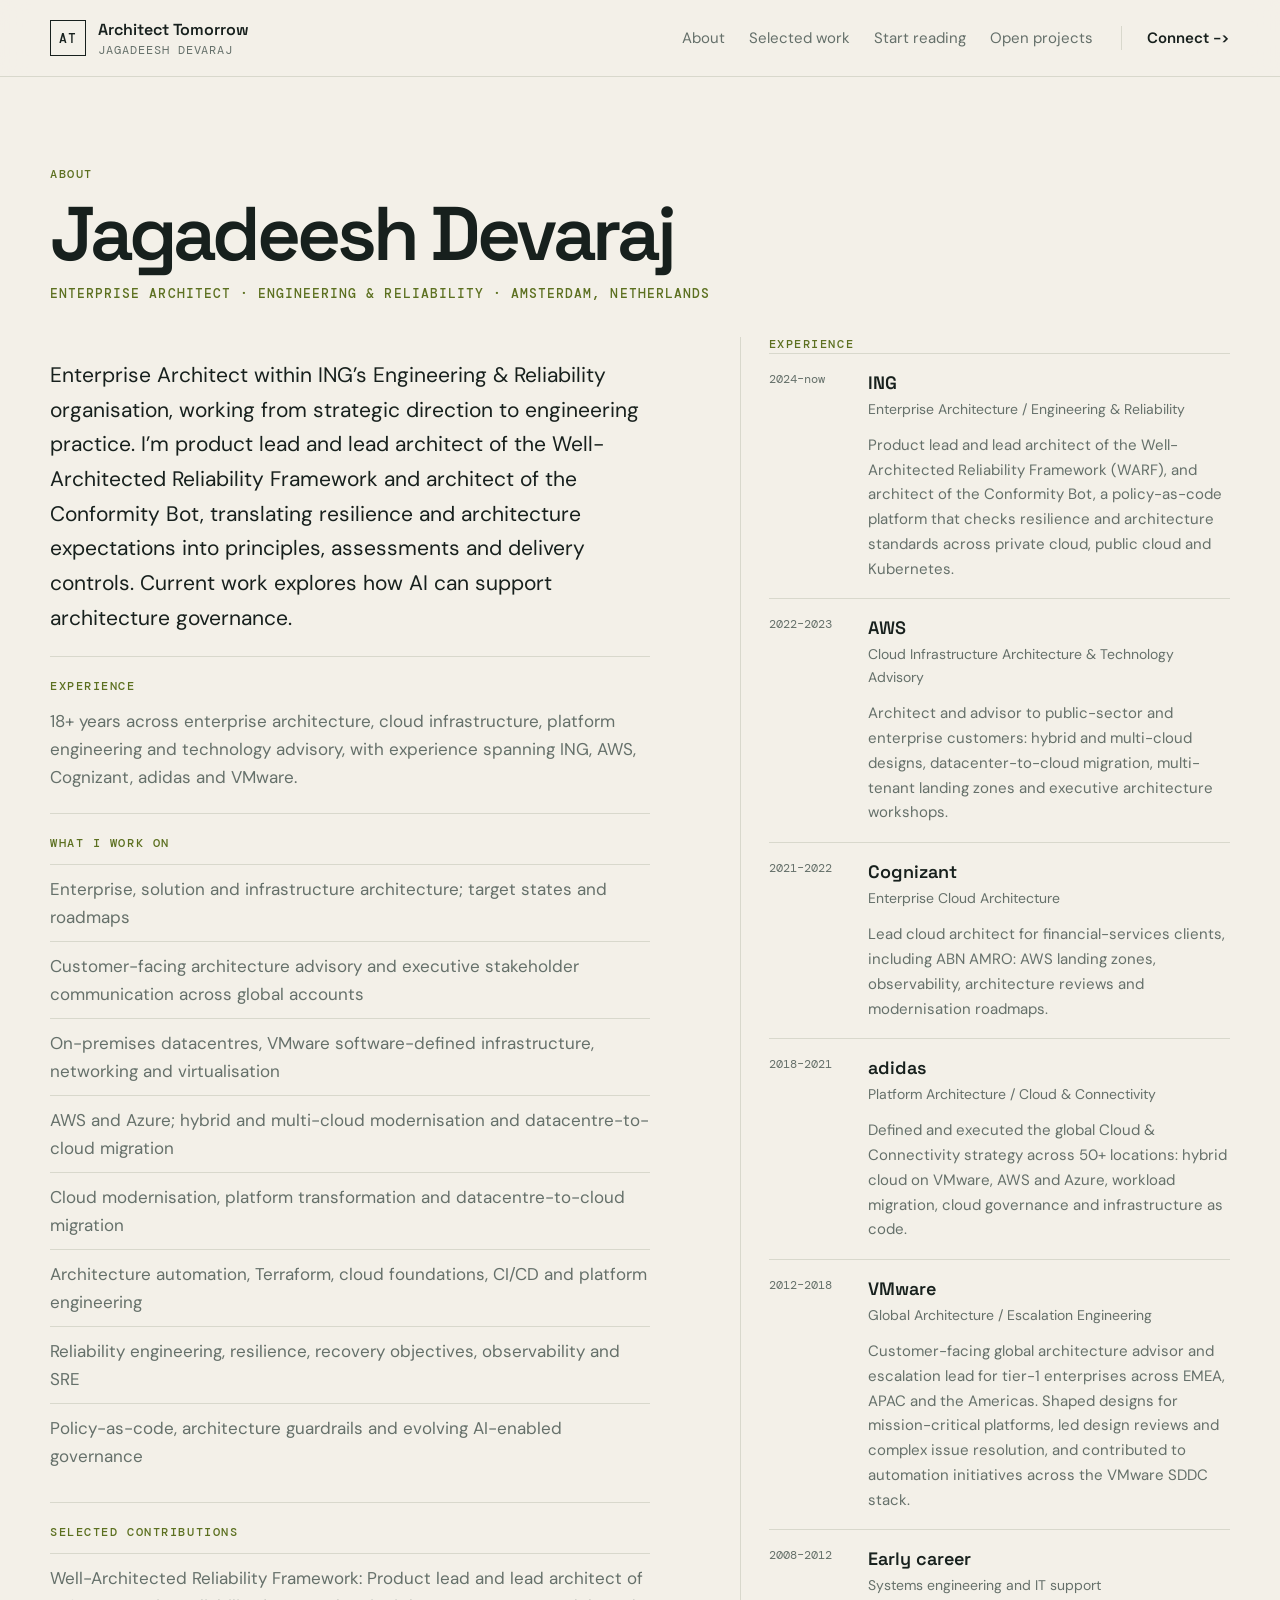
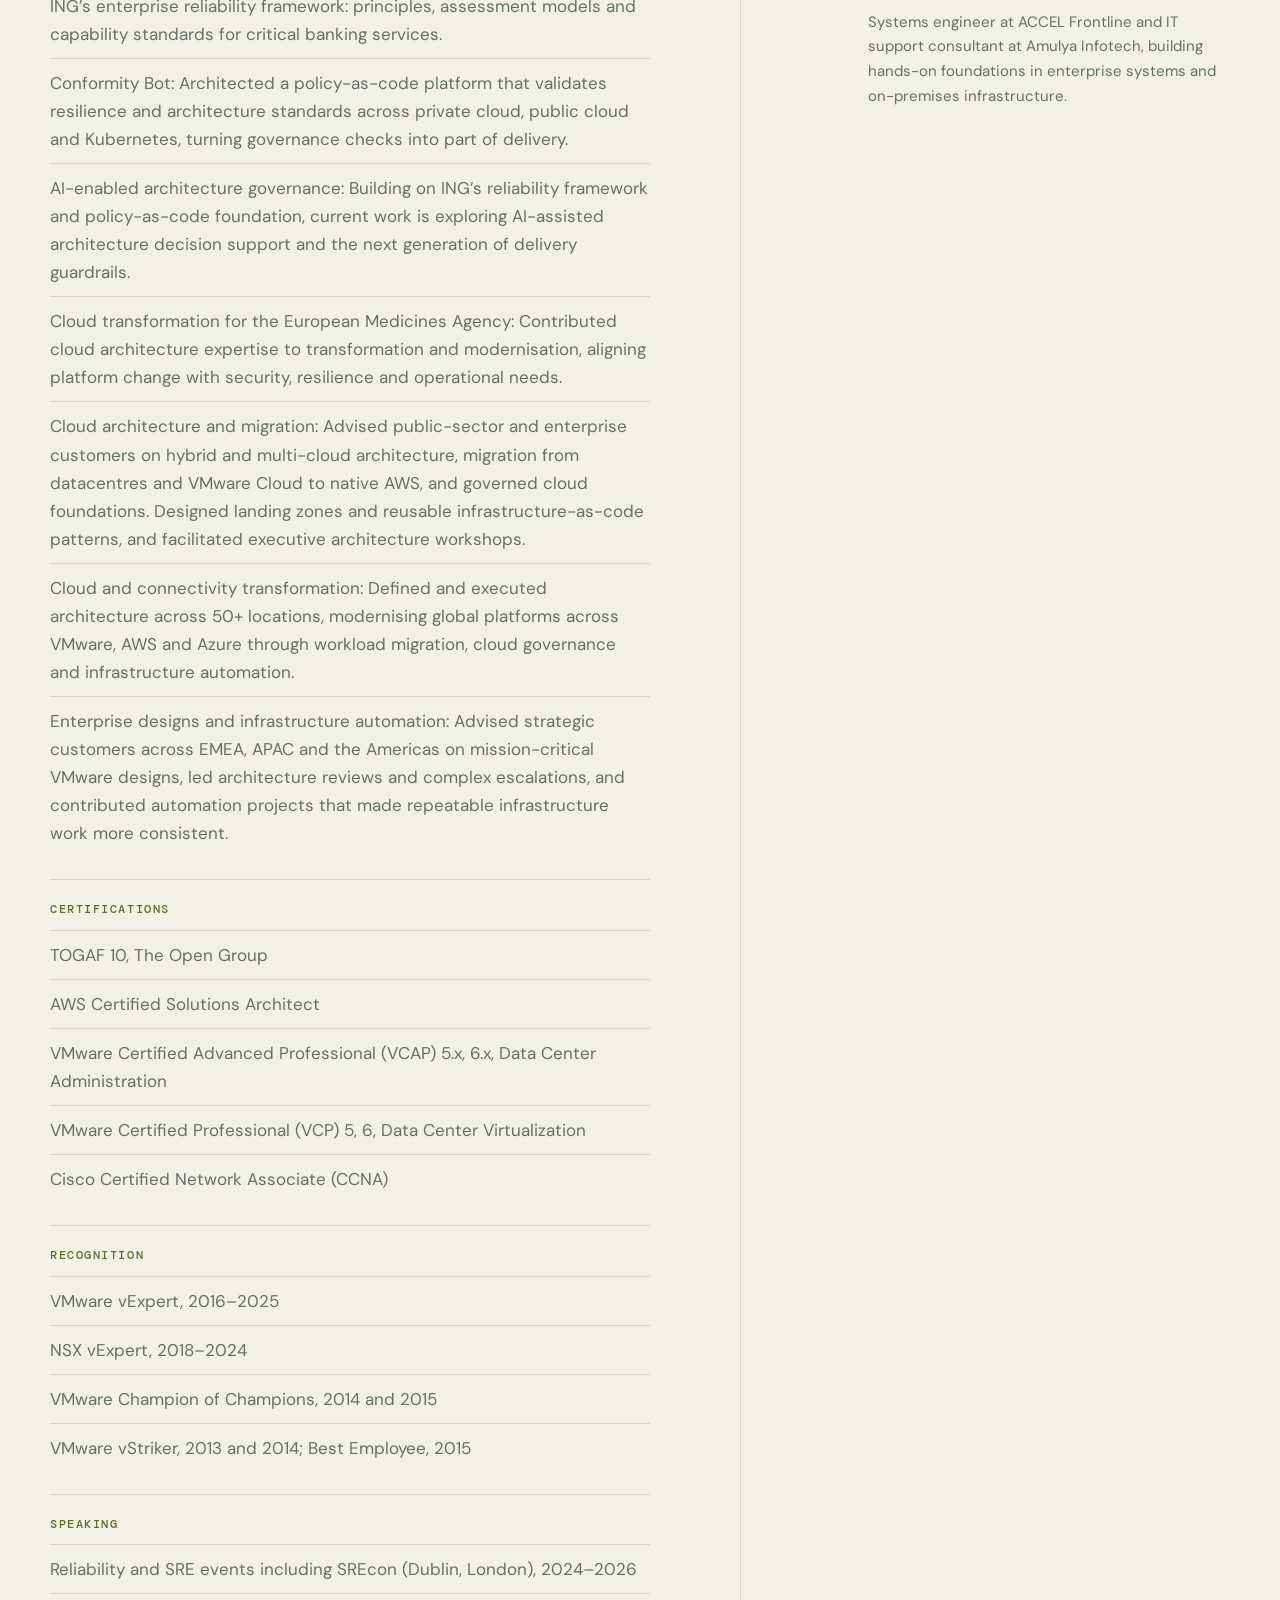
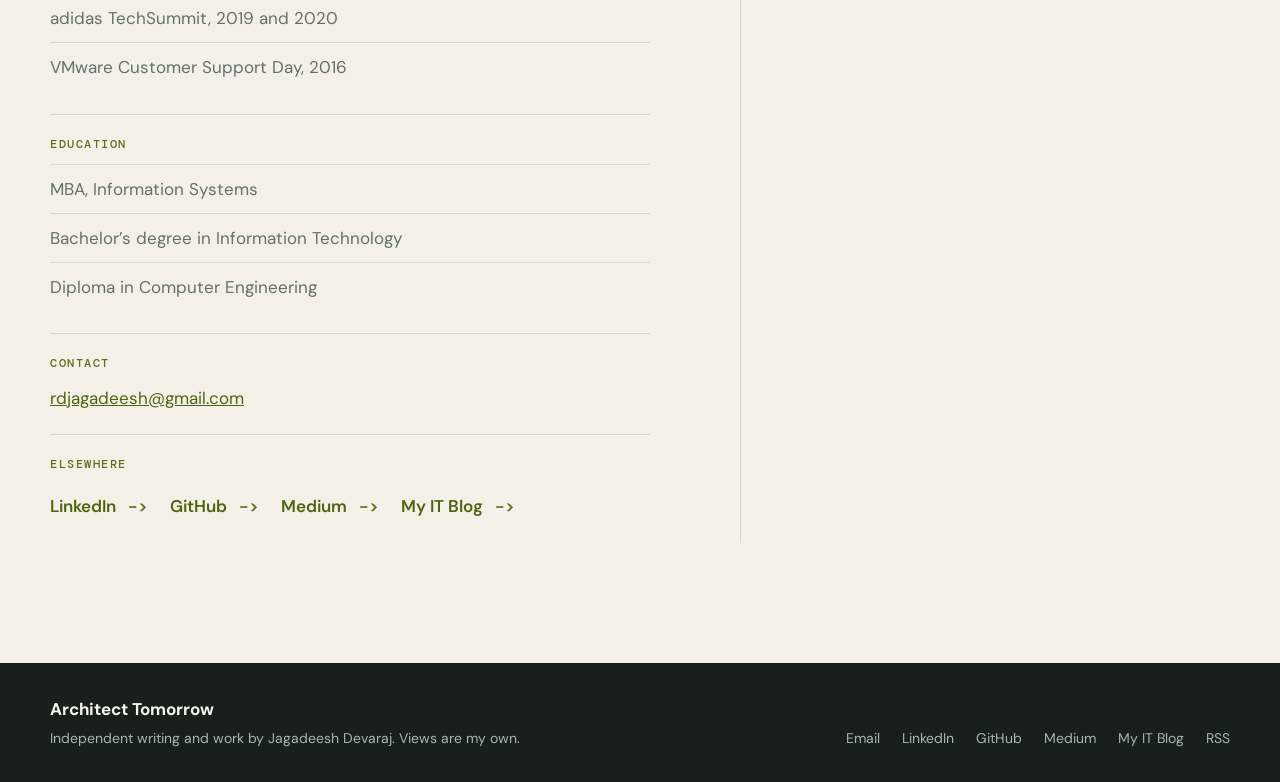
==== about/index.html @ e4899a5d "Publish Architect Tomorrow" ====
<!doctype html>
<html lang="en">
<head>
<meta charset="utf-8">
<meta name="viewport" content="width=device-width, initial-scale=1">
<title>About | Architect Tomorrow</title>
<meta name="description" content="Enterprise Architect within ING’s Engineering &amp; Reliability organisation, working from strategic direction to engineering practice. I’m product lead and lead architect of the Well-Architected Reliability Framework and architect of the Conformity Bot, translating resilience and architecture expectations into principles, assessments and delivery controls. Current work explores how AI can support architecture governance.">
<meta name="author" content="Jagadeesh Devaraj">
<meta name="theme-color" content="#f3f0e8">
<link rel="canonical" href="https://rdjagadeesh.github.io/ArchitectTomorrow/about/">
<link rel="icon" type="image/svg+xml" href="../assets/favicon.svg">
<link rel="alternate" type="application/rss+xml" title="Architect Tomorrow" href="../feed.xml">
<meta property="og:site_name" content="Architect Tomorrow">
<meta property="og:type" content="website">
<meta property="og:title" content="About | Architect Tomorrow">
<meta property="og:description" content="Enterprise Architect within ING’s Engineering &amp; Reliability organisation, working from strategic direction to engineering practice. I’m product lead and lead architect of the Well-Architected Reliability Framework and architect of the Conformity Bot, translating resilience and architecture expectations into principles, assessments and delivery controls. Current work explores how AI can support architecture governance.">
<meta property="og:url" content="https://rdjagadeesh.github.io/ArchitectTomorrow/about/">
<meta name="twitter:card" content="summary">
<meta name="twitter:title" content="About | Architect Tomorrow">
<meta name="twitter:description" content="Enterprise Architect within ING’s Engineering &amp; Reliability organisation, working from strategic direction to engineering practice. I’m product lead and lead architect of the Well-Architected Reliability Framework and architect of the Conformity Bot, translating resilience and architecture expectations into principles, assessments and delivery controls. Current work explores how AI can support architecture governance.">
<link rel="stylesheet" href="../assets/css/site.css">
<script type="application/ld+json">{"@context": "https://schema.org", "@type": "ProfilePage", "mainEntity": {"@type": "Person", "name": "Jagadeesh Devaraj", "jobTitle": "Enterprise Architect", "url": "https://rdjagadeesh.github.io/ArchitectTomorrow/", "sameAs": ["https://www.linkedin.com/in/rdjagadeesh/", "https://github.com/rdjagadeesh", "https://medium.com/@rdjagadeesh", "https://www.myitblog.in/"]}}</script>
</head>
<body>
<a class="skip-link" href="#content">Skip to content</a>
<header class="site-header"><div class="wrap header-inner"><a class="brand" href="../"><span class="brand-mark" aria-hidden="true">AT</span><span><strong>Architect Tomorrow</strong><small>Jagadeesh Devaraj</small></span></a><nav aria-label="Primary"><a href="../about/">About</a><a href="../#contributions">Selected work</a><a href="../#paths">Start reading</a><a href="../#work">Open projects</a></nav><a class="header-archive" href="https://www.linkedin.com/in/rdjagadeesh/" target="_blank" rel="noopener noreferrer">Connect <span aria-hidden="true">-&gt;</span></a></div></header>
<main id="content"><section class="about-page wrap"><div class="section-label">ABOUT</div><h1>Jagadeesh Devaraj</h1><div class="author-role">Enterprise Architect · Engineering & Reliability · Amsterdam, Netherlands</div><div class="author-layout"><div><p class="author-lead">Enterprise Architect within ING’s Engineering & Reliability organisation, working from strategic direction to engineering practice. I’m product lead and lead architect of the Well-Architected Reliability Framework and architect of the Conformity Bot, translating resilience and architecture expectations into principles, assessments and delivery controls. Current work explores how AI can support architecture governance.</p><div class="author-block"><div class="micro-label">EXPERIENCE</div><p>18+ years across enterprise architecture, cloud infrastructure, platform engineering and technology advisory, with experience spanning ING, AWS, Cognizant, adidas and VMware.</p></div><div class="author-block"><div class="micro-label">WHAT I WORK ON</div><ul class="about-list"><li>Enterprise, solution and infrastructure architecture; target states and roadmaps</li><li>Customer-facing architecture advisory and executive stakeholder communication across global accounts</li><li>On-premises datacentres, VMware software-defined infrastructure, networking and virtualisation</li><li>AWS and Azure; hybrid and multi-cloud modernisation and datacentre-to-cloud migration</li><li>Cloud modernisation, platform transformation and datacentre-to-cloud migration</li><li>Architecture automation, Terraform, cloud foundations, CI/CD and platform engineering</li><li>Reliability engineering, resilience, recovery objectives, observability and SRE</li><li>Policy-as-code, architecture guardrails and evolving AI-enabled governance</li></ul></div><div class="author-block"><div class="micro-label">SELECTED CONTRIBUTIONS</div><ul class="about-list"><li>Well-Architected Reliability Framework: Product lead and lead architect of ING’s enterprise reliability framework: principles, assessment models and capability standards for critical banking services.</li><li>Conformity Bot: Architected a policy-as-code platform that validates resilience and architecture standards across private cloud, public cloud and Kubernetes, turning governance checks into part of delivery.</li><li>AI-enabled architecture governance: Building on ING’s reliability framework and policy-as-code foundation, current work is exploring AI-assisted architecture decision support and the next generation of delivery guardrails.</li><li>Cloud transformation for the European Medicines Agency: Contributed cloud architecture expertise to transformation and modernisation, aligning platform change with security, resilience and operational needs.</li><li>Cloud architecture and migration: Advised public-sector and enterprise customers on hybrid and multi-cloud architecture, migration from datacentres and VMware Cloud to native AWS, and governed cloud foundations. Designed landing zones and reusable infrastructure-as-code patterns, and facilitated executive architecture workshops.</li><li>Cloud and connectivity transformation: Defined and executed architecture across 50+ locations, modernising global platforms across VMware, AWS and Azure through workload migration, cloud governance and infrastructure automation.</li><li>Enterprise designs and infrastructure automation: Advised strategic customers across EMEA, APAC and the Americas on mission-critical VMware designs, led architecture reviews and complex escalations, and contributed automation projects that made repeatable infrastructure work more consistent.</li></ul></div><div class="author-block"><div class="micro-label">CERTIFICATIONS</div><ul class="about-list"><li>TOGAF 10, The Open Group</li><li>AWS Certified Solutions Architect</li><li>VMware Certified Advanced Professional (VCAP) 5.x, 6.x, Data Center Administration</li><li>VMware Certified Professional (VCP) 5, 6, Data Center Virtualization</li><li>Cisco Certified Network Associate (CCNA)</li></ul></div><div class="author-block"><div class="micro-label">RECOGNITION</div><ul class="about-list"><li>VMware vExpert, 2016–2025</li><li>NSX vExpert, 2018–2024</li><li>VMware Champion of Champions, 2014 and 2015</li><li>VMware vStriker, 2013 and 2014; Best Employee, 2015</li></ul></div><div class="author-block"><div class="micro-label">SPEAKING</div><ul class="about-list"><li>Reliability and SRE events including SREcon (Dublin, London), 2024–2026</li><li>adidas TechSummit, 2019 and 2020</li><li>VMware Customer Support Day, 2016</li></ul></div><div class="author-block"><div class="micro-label">EDUCATION</div><ul class="about-list"><li>MBA, Information Systems</li><li>Bachelor’s degree in Information Technology</li><li>Diploma in Computer Engineering</li></ul></div><div class="author-block"><div class="micro-label">CONTACT</div><p><a href="mailto:rdjagadeesh@gmail.com">rdjagadeesh@gmail.com</a></p></div><div class="author-block"><div class="micro-label">ELSEWHERE</div><div class="author-links"><a href="https://www.linkedin.com/in/rdjagadeesh/" target="_blank" rel="noopener noreferrer">LinkedIn <span>-&gt;</span></a><a href="https://github.com/rdjagadeesh" target="_blank" rel="noopener noreferrer">GitHub <span>-&gt;</span></a><a href="https://medium.com/@rdjagadeesh" target="_blank" rel="noopener noreferrer">Medium <span>-&gt;</span></a><a href="https://www.myitblog.in/" target="_blank" rel="noopener noreferrer">My IT Blog <span>-&gt;</span></a></div></div></div><aside class="author-side"><div class="side-label">EXPERIENCE</div><div class="career-line"><span>2024–now</span><strong>ING</strong><small>Enterprise Architecture / Engineering &amp; Reliability</small><p>Product lead and lead architect of the Well-Architected Reliability Framework (WARF), and architect of the Conformity Bot, a policy-as-code platform that checks resilience and architecture standards across private cloud, public cloud and Kubernetes.</p></div><div class="career-line"><span>2022–2023</span><strong>AWS</strong><small>Cloud Infrastructure Architecture &amp; Technology Advisory</small><p>Architect and advisor to public-sector and enterprise customers: hybrid and multi-cloud designs, datacenter-to-cloud migration, multi-tenant landing zones and executive architecture workshops.</p></div><div class="career-line"><span>2021–2022</span><strong>Cognizant</strong><small>Enterprise Cloud Architecture</small><p>Lead cloud architect for financial-services clients, including ABN AMRO: AWS landing zones, observability, architecture reviews and modernisation roadmaps.</p></div><div class="career-line"><span>2018–2021</span><strong>adidas</strong><small>Platform Architecture / Cloud &amp; Connectivity</small><p>Defined and executed the global Cloud &amp; Connectivity strategy across 50+ locations: hybrid cloud on VMware, AWS and Azure, workload migration, cloud governance and infrastructure as code.</p></div><div class="career-line"><span>2012–2018</span><strong>VMware</strong><small>Global Architecture / Escalation Engineering</small><p>Customer-facing global architecture advisor and escalation lead for tier-1 enterprises across EMEA, APAC and the Americas. Shaped designs for mission-critical platforms, led design reviews and complex issue resolution, and contributed to automation initiatives across the VMware SDDC stack.</p></div><div class="career-line"><span>2008–2012</span><strong>Early career</strong><small>Systems engineering and IT support</small><p>Systems engineer at ACCEL Frontline and IT support consultant at Amulya Infotech, building hands-on foundations in enterprise systems and on-premises infrastructure.</p></div></aside></div></section>
</main>
<footer class="site-footer"><div class="wrap footer-inner"><div><strong>Architect Tomorrow</strong><span>Independent writing and work by Jagadeesh Devaraj. Views are my own.</span></div><div class="footer-links"><a href="mailto:rdjagadeesh@gmail.com">Email</a><a href="https://www.linkedin.com/in/rdjagadeesh/" target="_blank" rel="noopener noreferrer">LinkedIn</a><a href="https://github.com/rdjagadeesh" target="_blank" rel="noopener noreferrer">GitHub</a><a href="https://medium.com/@rdjagadeesh" target="_blank" rel="noopener noreferrer">Medium</a><a href="https://www.myitblog.in/" target="_blank" rel="noopener noreferrer">My IT Blog</a><a href="../feed.xml">RSS</a></div></div></footer>
</body>
</html>
---- assets/css/site.css ----
@import url('https://fonts.googleapis.com/css2?family=DM+Mono:wght@400;500&family=DM+Sans:wght@400;500;600;700&family=Space+Grotesk:wght@500;600;700&display=swap');
:root{--paper:#f3f0e8;--surface:#faf8f2;--ink:#17201d;--muted:#65706a;--line:#d8d8cc;--dark:#17201d;--dark-muted:#aab5ad;--accent:#c5ee64;--warm:#e5e0d2;--max:1180px}*{box-sizing:border-box}html{scroll-behavior:smooth}body{margin:0;background:var(--paper);color:var(--ink);font:400 17px/1.65 'DM Sans',sans-serif}a{color:inherit}.wrap{width:min(var(--max),calc(100% - 64px));margin:0 auto}.wrap-narrow{width:min(820px,calc(100% - 64px));margin:0 auto}.skip-link{position:absolute;left:-999px;top:auto}.skip-link:focus{left:20px;top:20px;z-index:100;background:var(--accent);padding:10px 14px}.site-header{position:sticky;top:0;z-index:20;background:rgba(243,240,232,.94);border-bottom:1px solid var(--line);backdrop-filter:blur(14px)}.header-inner{min-height:76px;display:flex;align-items:center;gap:28px}.brand{display:flex;align-items:center;gap:12px;text-decoration:none;margin-right:auto}.brand-mark{width:36px;height:36px;display:grid;place-items:center;border:1px solid var(--ink);font:500 13px 'DM Mono',monospace;letter-spacing:.04em}.brand strong,.brand small{display:block}.brand strong{font:600 16px 'Space Grotesk',sans-serif}.brand small{color:var(--muted);font:400 12px 'DM Mono',monospace;letter-spacing:.08em;text-transform:uppercase;margin-top:2px}.site-header nav{display:flex;gap:24px}.site-header nav a,.header-archive{font-size:15px;text-decoration:none}.site-header nav a{color:var(--muted)}.site-header nav a:hover,.header-archive:hover,.footer-links a:hover{color:#6b8c16}.header-archive{border-left:1px solid var(--line);padding-left:25px;font-weight:600}.hero{min-height:650px;display:grid;grid-template-columns:minmax(0,1.1fr) minmax(360px,.9fr);align-items:center;gap:60px;padding-top:72px;padding-bottom:82px}.eyebrow,.section-label,.micro-label,.side-label,.visual-label{font:500 12px/1.3 'DM Mono',monospace;letter-spacing:.13em;text-transform:uppercase}.eyebrow,.section-label{color:#5c7020}.hero h1{max-width:720px;margin:22px 0 20px;font:600 clamp(48px,7vw,92px)/.98 'Space Grotesk',sans-serif;letter-spacing:-.055em}.hero-lead{max-width:650px;margin:0;color:#46524c;font-size:20px;line-height:1.55}.hero-meta{display:flex;flex-wrap:wrap;gap:8px 18px;margin-top:30px;color:var(--muted);font:400 13px 'DM Mono',monospace}.hero-meta span+span{border-left:1px solid var(--line);padding-left:18px}.hero-actions{display:flex;align-items:center;gap:24px;margin-top:36px}.button{display:inline-flex;align-items:center;gap:12px;padding:13px 18px;border:1px solid transparent;text-decoration:none;font-weight:600;font-size:15px}.button-primary{background:var(--accent);color:var(--dark)}.button-primary:hover{background:#d8fa86}.button-light{border-color:#66746b;color:#f7f5ec}.text-link{font-size:15px;font-weight:600;text-decoration:none}.text-link:hover,.inline-link:hover{color:#a9dc41}.hero-visual{position:relative;min-height:390px;background:var(--dark);overflow:hidden;color:var(--accent);border:1px solid var(--dark)}.hero-visual:before,.hero-visual:after{content:'';position:absolute;border:1px solid #405048;border-radius:50%;width:410px;height:410px;left:50%;top:50%;transform:translate(-50%,-50%) rotate(25deg)}.hero-visual:after{width:290px;height:430px;transform:translate(-50%,-50%) rotate(-37deg)}.visual-label{position:absolute;top:25px;left:25px;color:#aab5ad}.visual-core{position:absolute;left:50%;top:50%;transform:translate(-50%,-50%);z-index:2;width:116px;height:116px;border:1px solid var(--accent);display:grid;place-content:center;text-align:center}.visual-core span{font:600 35px 'Space Grotesk',sans-serif}.visual-core small{font:400 12px/1.2 'DM Mono',monospace;color:#cad4cb}.visual-line{position:absolute;background:#64736a;z-index:1}.line-one{height:1px;width:75%;left:12%;top:50%}.line-two{width:1px;height:75%;left:50%;top:12%}.line-three{height:1px;width:54%;left:23%;top:32%;transform:rotate(-26deg)}.visual-node{position:absolute;font:400 12px 'DM Mono',monospace;color:#d6dfd5;z-index:3}.node-one{top:25%;left:10%}.node-two{top:24%;right:10%}.node-three{bottom:25%;left:9%}.node-four{bottom:24%;right:10%}.signal-strip{background:#dfe6d7;border-top:1px solid #cbd4c1;border-bottom:1px solid #cbd4c1}.signal-inner{display:flex;justify-content:space-between;gap:20px;padding:18px 0;color:#47524a;font:400 12px 'DM Mono',monospace;letter-spacing:.08em;text-transform:uppercase}.section{padding:105px 0}.section-tint{background:var(--surface);border-top:1px solid #e5e2d8;border-bottom:1px solid #e5e2d8}.section-dark{background:var(--dark);color:#f4f2e9}.section-head{display:flex;justify-content:space-between;align-items:end;gap:40px;margin-bottom:42px}.section-head h2,.library-preview h2{margin:12px 0 0;font:600 clamp(30px,4vw,52px)/1.02 'Space Grotesk',sans-serif;letter-spacing:-.04em}.section-head>p{max-width:430px;margin:0;color:var(--muted)}.section-dark .section-head>p{color:var(--dark-muted)}.author-layout{display:grid;grid-template-columns:1.1fr .9fr;gap:90px;margin-top:35px}.author-layout h2{font:600 48px/1 'Space Grotesk',sans-serif;letter-spacing:-.04em;margin:0}.author-role{margin:14px 0 28px;color:#5c7020;font:500 13px 'DM Mono',monospace;text-transform:uppercase;letter-spacing:.08em}.author-lead{font-size:21px;max-width:650px}.author-block{border-top:1px solid var(--line);padding:22px 0}.author-block p{max-width:660px;margin:12px 0 0;color:var(--muted)}.micro-label,.side-label{color:#5c7020}.author-links{display:flex;gap:22px;margin-top:20px}.author-links a{font-weight:600;text-decoration:none}.author-links a span{color:#5c7020;padding-left:8px}.author-side{border-left:1px solid var(--line);padding-left:28px}.career-line{display:grid;grid-template-columns:85px 1fr;gap:4px 14px;border-top:1px solid var(--line);padding:17px 0}.career-line span{grid-column:1;color:var(--muted);font:400 12px 'DM Mono',monospace}.career-line strong{font:600 18px 'Space Grotesk',sans-serif}.career-line small{grid-column:2;color:var(--muted);font-size:14px}.feature-grid{display:grid;grid-template-columns:1fr;gap:16px}.feature-card{display:block;padding:34px;background:var(--dark);color:#f7f5ec;text-decoration:none;position:relative}.feature-card:after{content:'->';position:absolute;right:32px;bottom:29px;color:var(--accent);font:24px 'DM Mono',monospace}.feature-card span,.writing-item span,.work-card span{color:#8cae35;font:500 12px 'DM Mono',monospace;letter-spacing:.1em;text-transform:uppercase}.feature-card h3{max-width:760px;margin:20px 70px 15px 0;font:600 clamp(25px,4vw,45px)/1.08 'Space Grotesk',sans-serif;letter-spacing:-.035em}.feature-card p{max-width:680px;margin:0;color:#b5c0b6}.explore-grid{display:grid;grid-template-columns:repeat(3,1fr);gap:1px;background:var(--line);border:1px solid var(--line)}.explore-card{background:var(--paper);padding:28px;min-height:220px}.explore-card span{color:#5c7020;font:500 12px 'DM Mono',monospace}.explore-card h3{margin:45px 0 12px;font:600 25px/1.1 'Space Grotesk',sans-serif}.explore-card p{margin:0;color:var(--muted);font-size:15px}.writing-list{border-top:1px solid #536158}.writing-item{display:grid;grid-template-columns:170px 1fr auto;gap:20px;align-items:center;padding:23px 0;border-bottom:1px solid #536158;text-decoration:none}.writing-item span{color:var(--accent)}.writing-item strong{font:500 22px/1.15 'Space Grotesk',sans-serif}.writing-item p{margin:0;color:var(--dark-muted);font-size:14px;max-width:310px}.section-dark .writing-item:hover strong{color:var(--accent)}.section-action{margin-top:30px}.inline-link{color:var(--accent);text-decoration:none}.work-grid{display:grid;grid-template-columns:repeat(3,1fr);gap:16px}.work-card{display:block;border:1px solid var(--line);padding:25px;text-decoration:none;min-height:230px}.work-card:hover{border-color:#9cb04e;background:var(--surface)}.work-card h3{margin:38px 0 12px;font:600 24px/1.1 'Space Grotesk',sans-serif}.work-card p{margin:0;color:var(--muted);font-size:15px}.work-card small{display:block;margin-top:24px;color:#5c7020;font:500 12px 'DM Mono',monospace}.library-preview{display:grid;grid-template-columns:.7fr 1.3fr;gap:60px}.fieldbook-grid{display:grid;grid-template-columns:1fr 1fr;gap:1px;background:var(--line);border:1px solid var(--line)}.fieldbook-grid div{padding:24px;background:var(--surface)}.fieldbook-grid strong,.fieldbook-grid span{display:block}.fieldbook-grid strong{font:600 17px 'Space Grotesk',sans-serif}.fieldbook-grid span{color:var(--muted);font-size:14px;margin-top:9px}.closing{background:#dfe6d7;padding:90px 0}.closing-inner{display:flex;justify-content:space-between;align-items:end;gap:50px}.closing h2{max-width:700px;margin:15px 0 0;font:600 clamp(30px,4vw,54px)/1.05 'Space Grotesk',sans-serif;letter-spacing:-.045em}.site-footer{background:var(--dark);color:#f7f5ec;padding:32px 0}.footer-inner{display:flex;justify-content:space-between;gap:30px}.footer-inner strong,.footer-inner span{display:block}.footer-inner span{color:var(--dark-muted);font-size:14px;margin-top:4px}.footer-links{display:flex;gap:22px;align-items:end}.footer-links a{color:var(--dark-muted);font-size:14px;text-decoration:none}.archive{padding-top:100px;padding-bottom:120px}.archive-intro{display:grid;grid-template-columns:1fr 420px;gap:70px;align-items:end;padding-bottom:70px;border-bottom:1px solid var(--line)}.archive h1{max-width:760px;margin:14px 0 0;font:600 clamp(45px,6vw,76px)/.98 'Space Grotesk',sans-serif;letter-spacing:-.055em}.archive-intro p{margin:0;color:var(--muted)}.archive-list{margin-top:12px}.archive-item{display:grid;grid-template-columns:1fr 180px;gap:30px;padding:28px 0;border-bottom:1px solid var(--line)}.archive-item h2{margin:8px 0;font:600 28px/1.15 'Space Grotesk',sans-serif}.archive-item h2 a{text-decoration:none}.archive-item h2 a:hover{color:#6b8c16}.archive-item p{max-width:700px;margin:0;color:var(--muted)}.archive-item span{color:#5c7020;font:400 12px 'DM Mono',monospace}.post-page{padding-top:82px;padding-bottom:120px}.back-link{color:#5c7020;font:500 12px 'DM Mono',monospace;text-decoration:none;text-transform:uppercase}.post-meta{display:flex;gap:18px;margin-top:54px;color:#5c7020;font:500 12px 'DM Mono',monospace;text-transform:uppercase}.post-meta span+span{border-left:1px solid var(--line);padding-left:18px}.post-page h1{margin:20px 0;font:600 clamp(46px,7vw,82px)/.98 'Space Grotesk',sans-serif;letter-spacing:-.055em}.post-dek{font-size:21px;color:var(--muted);max-width:700px}.post-body{margin-top:60px;font-size:18px}.post-body h2{margin-top:50px;font:600 32px 'Space Grotesk',sans-serif}.post-body p,.post-body ol,.post-body ul{max-width:700px}.post-body a{color:#657f16}.post-source{display:flex;justify-content:space-between;gap:20px;margin-top:70px;padding-top:20px;border-top:1px solid var(--line);color:var(--muted);font-size:14px}.post-source a{color:#657f16;text-decoration:none}.explore-card{display:block;text-decoration:none}.explore-card:hover{background:var(--surface)}.explore-card em{display:block;margin-top:22px;color:#657f16;font-size:14px;font-style:normal;font-weight:600}.elsewhere-grid{display:grid;grid-template-columns:1fr 1fr;gap:56px}.elsewhere-col h3{margin:0 0 14px;font:600 22px 'Space Grotesk',sans-serif}.ext-item{display:grid;grid-template-columns:92px 1fr;gap:16px;padding:15px 0;border-top:1px solid var(--line);text-decoration:none}.ext-item:hover strong{color:#6b8c16}.ext-item span{padding-top:4px;color:#5c7020;font:400 12px 'DM Mono',monospace}.ext-item strong{font:500 17px/1.3 'Space Grotesk',sans-serif}.elsewhere-col .text-link{display:inline-block;margin-top:14px}.about-page{padding-top:90px;padding-bottom:120px}.about-page h1{margin:14px 0 0;font:600 clamp(45px,6vw,76px)/.98 'Space Grotesk',sans-serif;letter-spacing:-.055em}.about-list{margin:12px 0 0;padding:0;list-style:none}.about-list li{padding:10px 0;border-top:1px solid var(--line);color:var(--muted)}.archive-heading{margin:64px 0 0;color:#5c7020;font:500 13px 'DM Mono',monospace;letter-spacing:.12em;text-transform:uppercase}.archive-heading+.archive-list{margin-top:8px}.archive-page a{color:#657f16}a:focus-visible{outline:2px solid var(--ink);outline-offset:3px}.hero-proof{margin:18px 0 0;color:#47524a;font:500 14px 'DM Mono',monospace}.work-card.static:hover{background:none;border-color:var(--line)}.work-card.static{min-height:0}.career-line p{grid-column:2;margin:8px 0 0;color:var(--muted);font-size:15px}.closing-actions{display:flex;flex-wrap:wrap;gap:14px}.button-outline{border-color:var(--ink);color:var(--ink)}.button-outline:hover{background:var(--ink);color:#f7f5ec}.about-page a{color:#4f6410}@media(prefers-reduced-motion:reduce){html{scroll-behavior:auto}}@media(max-width:820px){.wrap,.wrap-narrow{width:min(100% - 36px,var(--max))}.header-inner{min-height:68px;flex-wrap:wrap;gap:8px 20px;padding:10px 0}.site-header nav{order:3;width:100%;gap:20px;overflow-x:auto}.elsewhere-grid{display:block}.elsewhere-col+.elsewhere-col{margin-top:36px}.ext-item{grid-template-columns:1fr;gap:4px}.header-archive{padding-left:0;border:0}.hero{grid-template-columns:1fr;gap:36px;padding-top:65px}.hero h1{font-size:clamp(48px,14vw,76px)}.hero-visual{min-height:330px}.signal-inner{display:block;padding:14px 0}.signal-inner span{display:block;margin:5px 0}.section{padding:72px 0}.section-head,.author-layout,.library-preview,.archive-intro{display:block}.section-head>p{margin-top:18px}.author-side{border-left:0;border-top:1px solid var(--line);padding:25px 0 0;margin-top:45px}.explore-grid,.work-grid{grid-template-columns:1fr}.writing-item{grid-template-columns:1fr;gap:7px}.writing-item p{max-width:none}.writing-item strong{font-size:20px}.closing-inner{display:block}.closing-inner .button{margin-top:28px}.footer-inner{display:block}.footer-links{margin-top:22px;flex-wrap:wrap}.archive-item{display:block}.archive-item p{margin-top:12px}.post-page h1{font-size:clamp(43px,12vw,68px)}.post-source{display:block}.post-source a{display:block;margin-top:10px}}
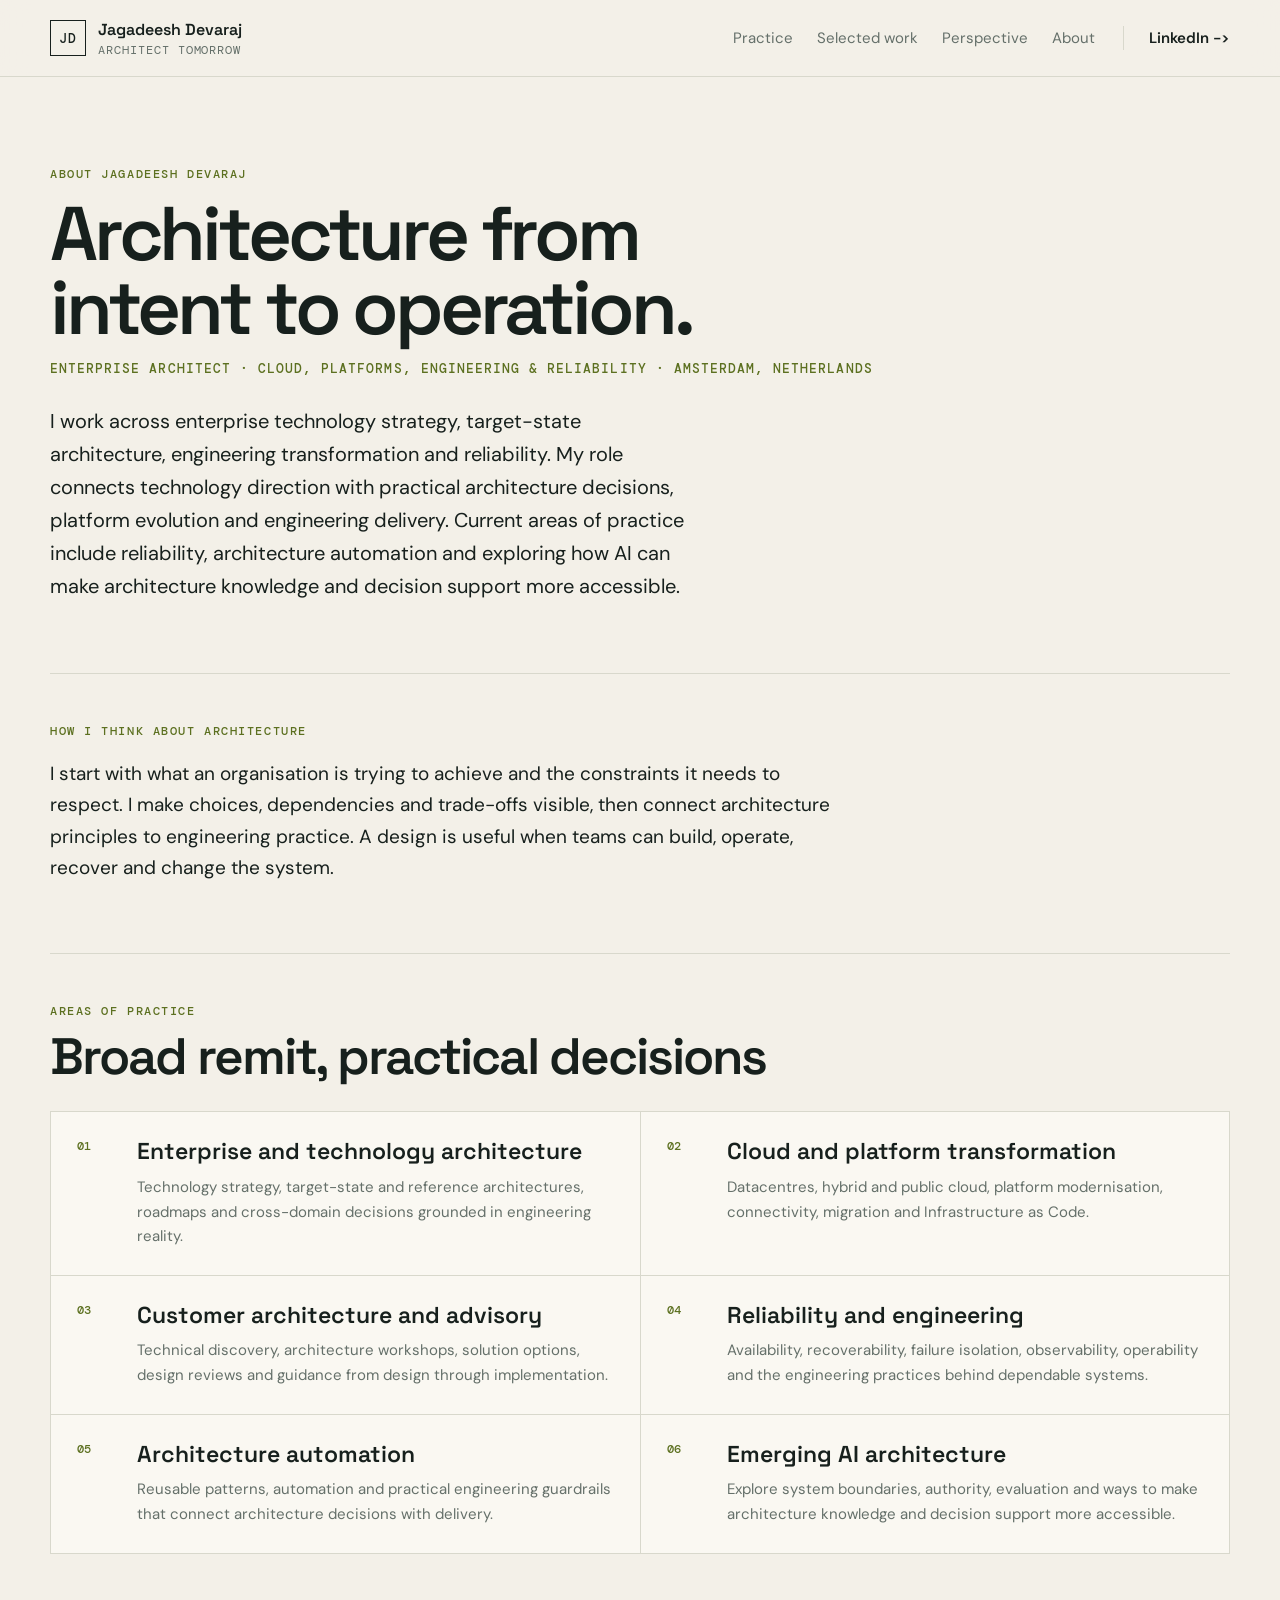
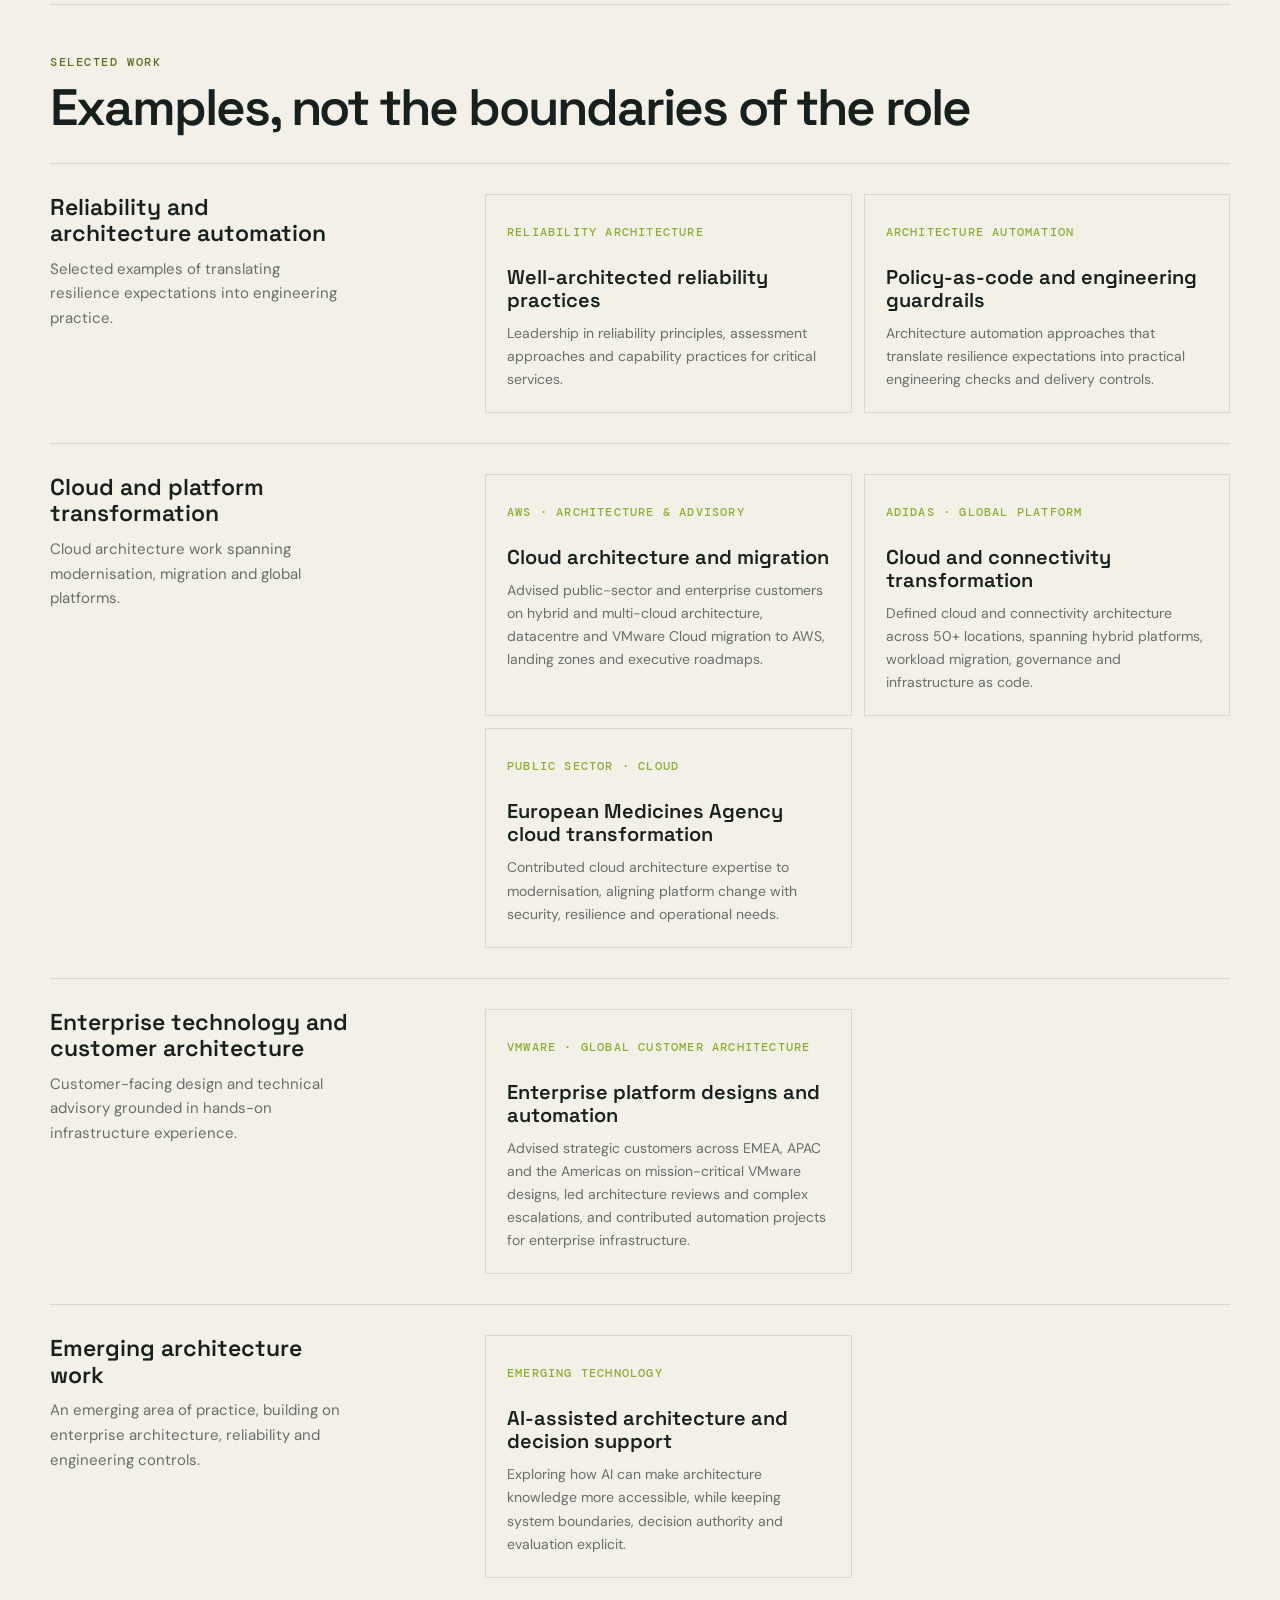
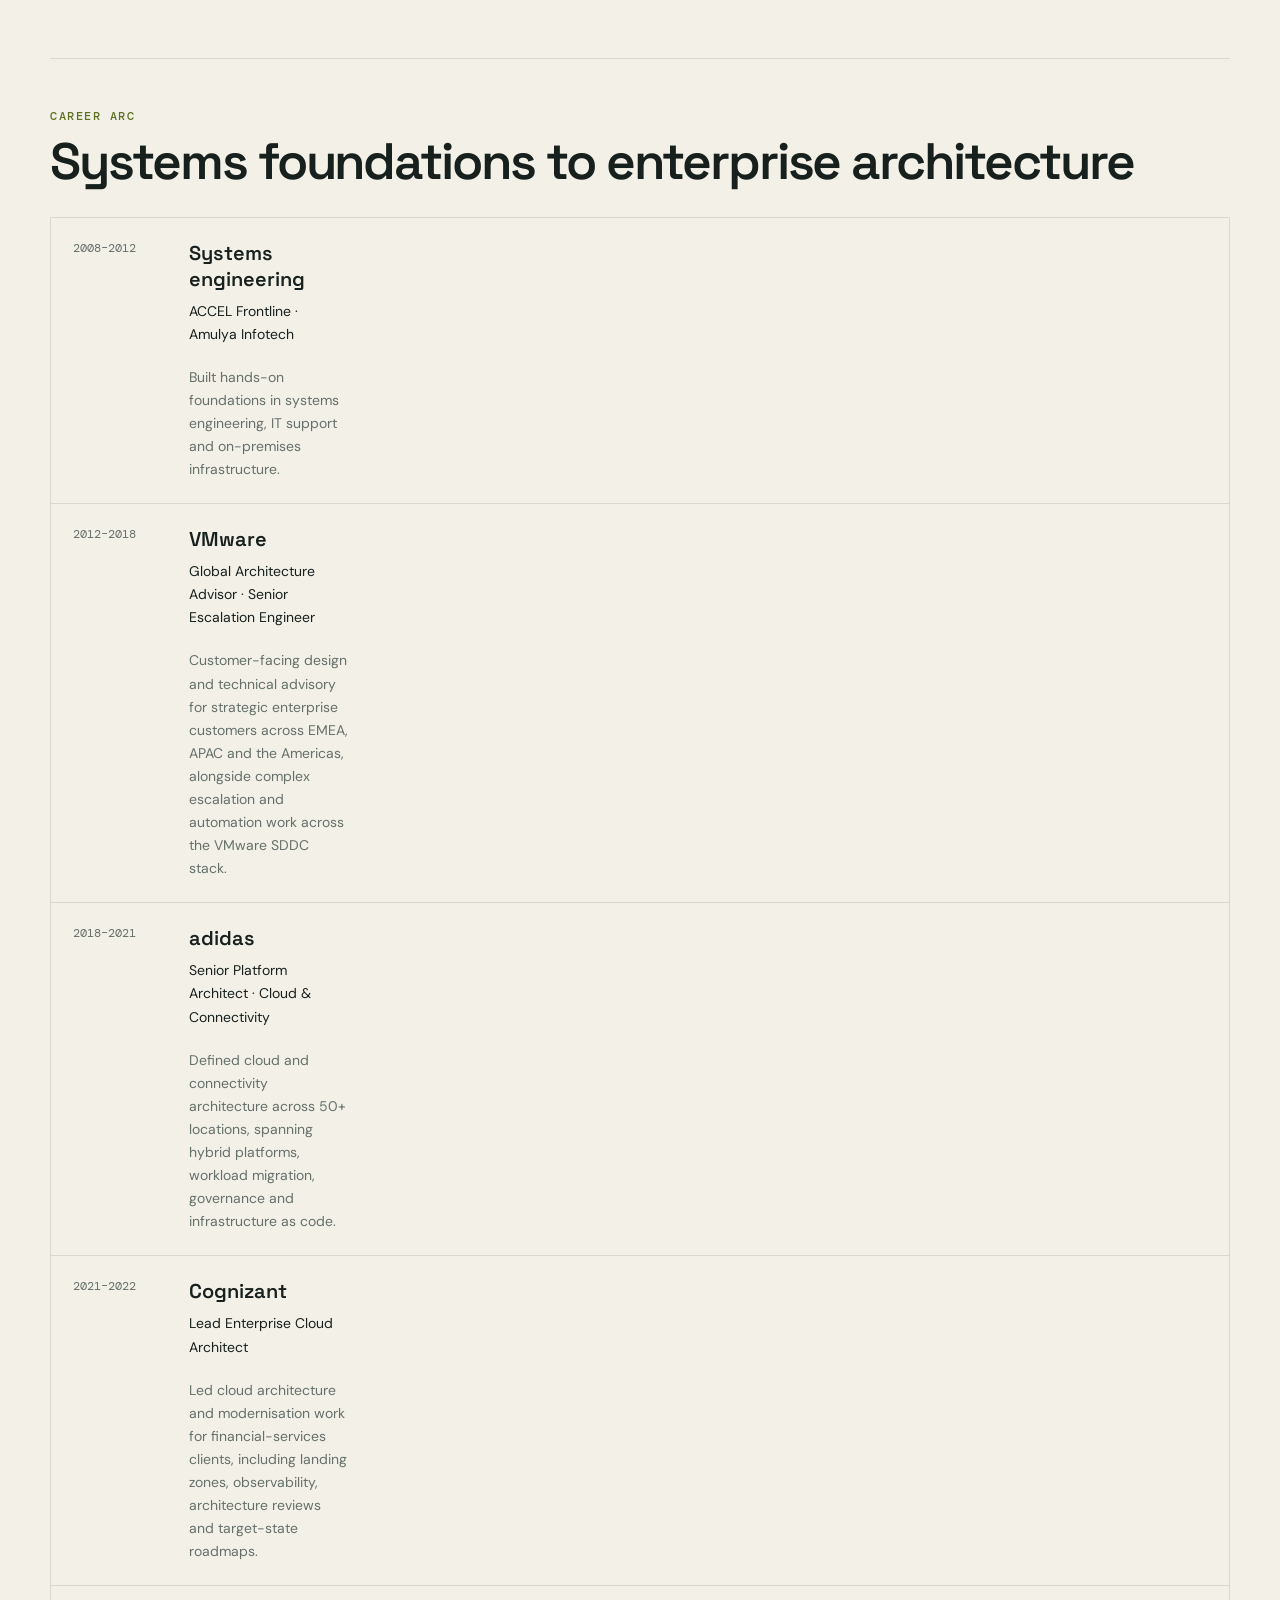
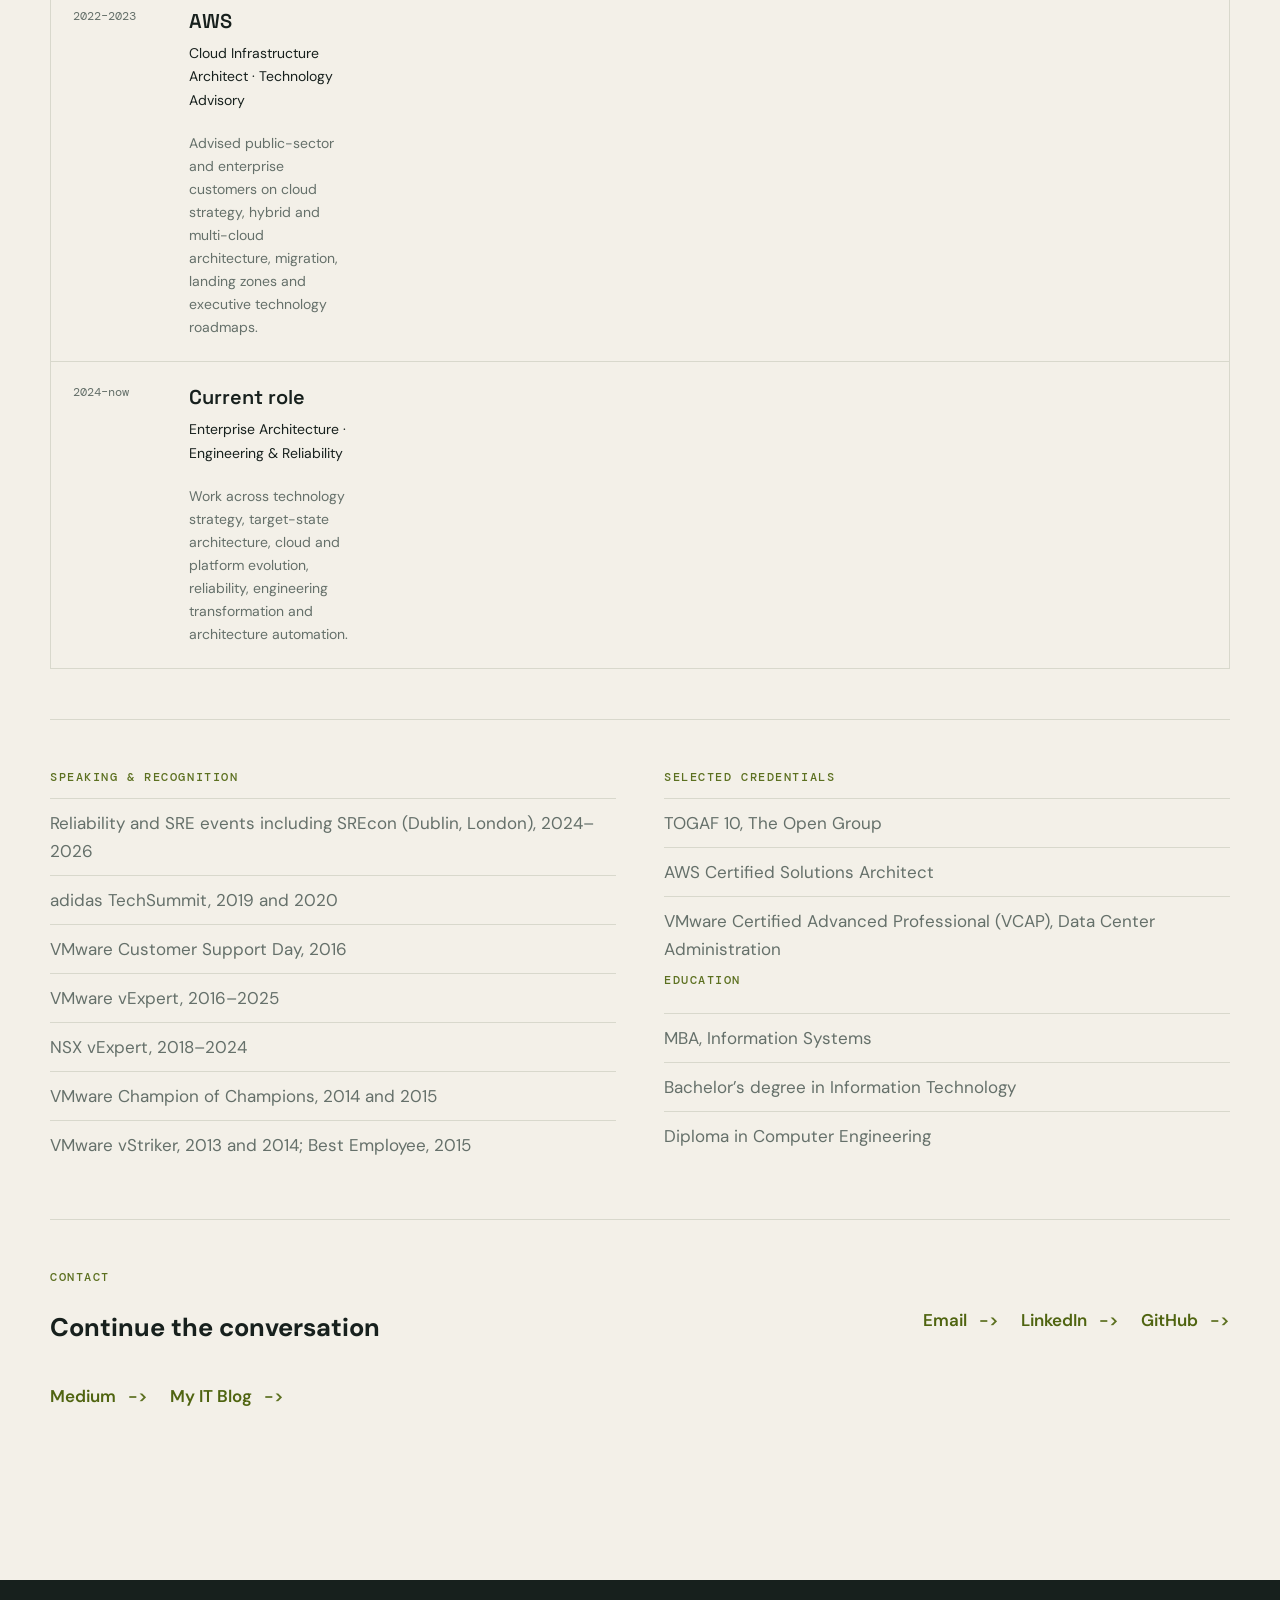
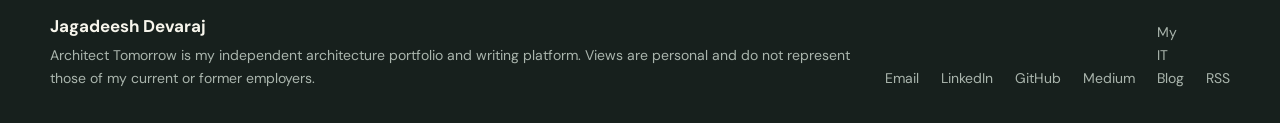
==== commit 3924151b: "Publish Architect Tomorrow" ====
--- a/about/index.html
+++ b/about/index.html
@@ -4,7 +4,7 @@
 <meta charset="utf-8">
 <meta name="viewport" content="width=device-width, initial-scale=1">
 <title>About | Architect Tomorrow</title>
-<meta name="description" content="Enterprise Architect within ING’s Engineering &amp; Reliability organisation, working from strategic direction to engineering practice. I’m product lead and lead architect of the Well-Architected Reliability Framework and architect of the Conformity Bot, translating resilience and architecture expectations into principles, assessments and delivery controls. Current work explores how AI can support architecture governance.">
+<meta name="description" content="I work across enterprise technology strategy, target-state architecture, engineering transformation and reliability. My role connects technology direction with practical architecture decisions, platform evolution and engineering delivery. Current areas of practice include reliability, architecture automation and exploring how AI can make architecture knowledge and decision support more accessible.">
 <meta name="author" content="Jagadeesh Devaraj">
 <meta name="theme-color" content="#f3f0e8">
 <link rel="canonical" href="https://rdjagadeesh.github.io/ArchitectTomorrow/about/">
@@ -13,19 +13,52 @@
 <meta property="og:site_name" content="Architect Tomorrow">
 <meta property="og:type" content="website">
 <meta property="og:title" content="About | Architect Tomorrow">
-<meta property="og:description" content="Enterprise Architect within ING’s Engineering &amp; Reliability organisation, working from strategic direction to engineering practice. I’m product lead and lead architect of the Well-Architected Reliability Framework and architect of the Conformity Bot, translating resilience and architecture expectations into principles, assessments and delivery controls. Current work explores how AI can support architecture governance.">
+<meta property="og:description" content="I work across enterprise technology strategy, target-state architecture, engineering transformation and reliability. My role connects technology direction with practical architecture decisions, platform evolution and engineering delivery. Current areas of practice include reliability, architecture automation and exploring how AI can make architecture knowledge and decision support more accessible.">
 <meta property="og:url" content="https://rdjagadeesh.github.io/ArchitectTomorrow/about/">
 <meta name="twitter:card" content="summary">
 <meta name="twitter:title" content="About | Architect Tomorrow">
-<meta name="twitter:description" content="Enterprise Architect within ING’s Engineering &amp; Reliability organisation, working from strategic direction to engineering practice. I’m product lead and lead architect of the Well-Architected Reliability Framework and architect of the Conformity Bot, translating resilience and architecture expectations into principles, assessments and delivery controls. Current work explores how AI can support architecture governance.">
+<meta name="twitter:description" content="I work across enterprise technology strategy, target-state architecture, engineering transformation and reliability. My role connects technology direction with practical architecture decisions, platform evolution and engineering delivery. Current areas of practice include reliability, architecture automation and exploring how AI can make architecture knowledge and decision support more accessible.">
 <link rel="stylesheet" href="../assets/css/site.css">
+<link rel="stylesheet" href="../assets/css/portfolio.css">
 <script type="application/ld+json">{"@context": "https://schema.org", "@type": "ProfilePage", "mainEntity": {"@type": "Person", "name": "Jagadeesh Devaraj", "jobTitle": "Enterprise Architect", "url": "https://rdjagadeesh.github.io/ArchitectTomorrow/", "sameAs": ["https://www.linkedin.com/in/rdjagadeesh/", "https://github.com/rdjagadeesh", "https://medium.com/@rdjagadeesh", "https://www.myitblog.in/"]}}</script>
 </head>
 <body>
 <a class="skip-link" href="#content">Skip to content</a>
-<header class="site-header"><div class="wrap header-inner"><a class="brand" href="../"><span class="brand-mark" aria-hidden="true">AT</span><span><strong>Architect Tomorrow</strong><small>Jagadeesh Devaraj</small></span></a><nav aria-label="Primary"><a href="../about/">About</a><a href="../#contributions">Selected work</a><a href="../#paths">Start reading</a><a href="../#work">Open projects</a></nav><a class="header-archive" href="https://www.linkedin.com/in/rdjagadeesh/" target="_blank" rel="noopener noreferrer">Connect <span aria-hidden="true">-&gt;</span></a></div></header>
-<main id="content"><section class="about-page wrap"><div class="section-label">ABOUT</div><h1>Jagadeesh Devaraj</h1><div class="author-role">Enterprise Architect · Engineering & Reliability · Amsterdam, Netherlands</div><div class="author-layout"><div><p class="author-lead">Enterprise Architect within ING’s Engineering & Reliability organisation, working from strategic direction to engineering practice. I’m product lead and lead architect of the Well-Architected Reliability Framework and architect of the Conformity Bot, translating resilience and architecture expectations into principles, assessments and delivery controls. Current work explores how AI can support architecture governance.</p><div class="author-block"><div class="micro-label">EXPERIENCE</div><p>18+ years across enterprise architecture, cloud infrastructure, platform engineering and technology advisory, with experience spanning ING, AWS, Cognizant, adidas and VMware.</p></div><div class="author-block"><div class="micro-label">WHAT I WORK ON</div><ul class="about-list"><li>Enterprise, solution and infrastructure architecture; target states and roadmaps</li><li>Customer-facing architecture advisory and executive stakeholder communication across global accounts</li><li>On-premises datacentres, VMware software-defined infrastructure, networking and virtualisation</li><li>AWS and Azure; hybrid and multi-cloud modernisation and datacentre-to-cloud migration</li><li>Cloud modernisation, platform transformation and datacentre-to-cloud migration</li><li>Architecture automation, Terraform, cloud foundations, CI/CD and platform engineering</li><li>Reliability engineering, resilience, recovery objectives, observability and SRE</li><li>Policy-as-code, architecture guardrails and evolving AI-enabled governance</li></ul></div><div class="author-block"><div class="micro-label">SELECTED CONTRIBUTIONS</div><ul class="about-list"><li>Well-Architected Reliability Framework: Product lead and lead architect of ING’s enterprise reliability framework: principles, assessment models and capability standards for critical banking services.</li><li>Conformity Bot: Architected a policy-as-code platform that validates resilience and architecture standards across private cloud, public cloud and Kubernetes, turning governance checks into part of delivery.</li><li>AI-enabled architecture governance: Building on ING’s reliability framework and policy-as-code foundation, current work is exploring AI-assisted architecture decision support and the next generation of delivery guardrails.</li><li>Cloud transformation for the European Medicines Agency: Contributed cloud architecture expertise to transformation and modernisation, aligning platform change with security, resilience and operational needs.</li><li>Cloud architecture and migration: Advised public-sector and enterprise customers on hybrid and multi-cloud architecture, migration from datacentres and VMware Cloud to native AWS, and governed cloud foundations. Designed landing zones and reusable infrastructure-as-code patterns, and facilitated executive architecture workshops.</li><li>Cloud and connectivity transformation: Defined and executed architecture across 50+ locations, modernising global platforms across VMware, AWS and Azure through workload migration, cloud governance and infrastructure automation.</li><li>Enterprise designs and infrastructure automation: Advised strategic customers across EMEA, APAC and the Americas on mission-critical VMware designs, led architecture reviews and complex escalations, and contributed automation projects that made repeatable infrastructure work more consistent.</li></ul></div><div class="author-block"><div class="micro-label">CERTIFICATIONS</div><ul class="about-list"><li>TOGAF 10, The Open Group</li><li>AWS Certified Solutions Architect</li><li>VMware Certified Advanced Professional (VCAP) 5.x, 6.x, Data Center Administration</li><li>VMware Certified Professional (VCP) 5, 6, Data Center Virtualization</li><li>Cisco Certified Network Associate (CCNA)</li></ul></div><div class="author-block"><div class="micro-label">RECOGNITION</div><ul class="about-list"><li>VMware vExpert, 2016–2025</li><li>NSX vExpert, 2018–2024</li><li>VMware Champion of Champions, 2014 and 2015</li><li>VMware vStriker, 2013 and 2014; Best Employee, 2015</li></ul></div><div class="author-block"><div class="micro-label">SPEAKING</div><ul class="about-list"><li>Reliability and SRE events including SREcon (Dublin, London), 2024–2026</li><li>adidas TechSummit, 2019 and 2020</li><li>VMware Customer Support Day, 2016</li></ul></div><div class="author-block"><div class="micro-label">EDUCATION</div><ul class="about-list"><li>MBA, Information Systems</li><li>Bachelor’s degree in Information Technology</li><li>Diploma in Computer Engineering</li></ul></div><div class="author-block"><div class="micro-label">CONTACT</div><p><a href="mailto:rdjagadeesh@gmail.com">rdjagadeesh@gmail.com</a></p></div><div class="author-block"><div class="micro-label">ELSEWHERE</div><div class="author-links"><a href="https://www.linkedin.com/in/rdjagadeesh/" target="_blank" rel="noopener noreferrer">LinkedIn <span>-&gt;</span></a><a href="https://github.com/rdjagadeesh" target="_blank" rel="noopener noreferrer">GitHub <span>-&gt;</span></a><a href="https://medium.com/@rdjagadeesh" target="_blank" rel="noopener noreferrer">Medium <span>-&gt;</span></a><a href="https://www.myitblog.in/" target="_blank" rel="noopener noreferrer">My IT Blog <span>-&gt;</span></a></div></div></div><aside class="author-side"><div class="side-label">EXPERIENCE</div><div class="career-line"><span>2024–now</span><strong>ING</strong><small>Enterprise Architecture / Engineering &amp; Reliability</small><p>Product lead and lead architect of the Well-Architected Reliability Framework (WARF), and architect of the Conformity Bot, a policy-as-code platform that checks resilience and architecture standards across private cloud, public cloud and Kubernetes.</p></div><div class="career-line"><span>2022–2023</span><strong>AWS</strong><small>Cloud Infrastructure Architecture &amp; Technology Advisory</small><p>Architect and advisor to public-sector and enterprise customers: hybrid and multi-cloud designs, datacenter-to-cloud migration, multi-tenant landing zones and executive architecture workshops.</p></div><div class="career-line"><span>2021–2022</span><strong>Cognizant</strong><small>Enterprise Cloud Architecture</small><p>Lead cloud architect for financial-services clients, including ABN AMRO: AWS landing zones, observability, architecture reviews and modernisation roadmaps.</p></div><div class="career-line"><span>2018–2021</span><strong>adidas</strong><small>Platform Architecture / Cloud &amp; Connectivity</small><p>Defined and executed the global Cloud &amp; Connectivity strategy across 50+ locations: hybrid cloud on VMware, AWS and Azure, workload migration, cloud governance and infrastructure as code.</p></div><div class="career-line"><span>2012–2018</span><strong>VMware</strong><small>Global Architecture / Escalation Engineering</small><p>Customer-facing global architecture advisor and escalation lead for tier-1 enterprises across EMEA, APAC and the Americas. Shaped designs for mission-critical platforms, led design reviews and complex issue resolution, and contributed to automation initiatives across the VMware SDDC stack.</p></div><div class="career-line"><span>2008–2012</span><strong>Early career</strong><small>Systems engineering and IT support</small><p>Systems engineer at ACCEL Frontline and IT support consultant at Amulya Infotech, building hands-on foundations in enterprise systems and on-premises infrastructure.</p></div></aside></div></section>
+<header class="site-header"><div class="wrap header-inner"><a class="brand" href="../"><span class="brand-mark" aria-hidden="true">JD</span><span><strong>Jagadeesh Devaraj</strong><small>Architect Tomorrow</small></span></a><nav aria-label="Primary"><a href="../#practice">Practice</a><a href="../#selected-work">Selected work</a><a href="../#perspective">Perspective</a><a href="../about/">About</a></nav><a class="header-archive" href="https://www.linkedin.com/in/rdjagadeesh/" target="_blank" rel="noopener noreferrer">LinkedIn <span aria-hidden="true">-&gt;</span></a></div></header>
+<main id="content"><section class="about-page wrap">
+	<header class="about-intro">
+		<div class="section-label">ABOUT JAGADEESH DEVARAJ</div>
+		<h1>Architecture from intent to operation.</h1>
+		<div class="author-role">Enterprise Architect · Cloud, Platforms, Engineering & Reliability · Amsterdam, Netherlands</div>
+		<p class="author-lead">I work across enterprise technology strategy, target-state architecture, engineering transformation and reliability. My role connects technology direction with practical architecture decisions, platform evolution and engineering delivery. Current areas of practice include reliability, architecture automation and exploring how AI can make architecture knowledge and decision support more accessible.</p>
+	</header>
+	<section class="about-section">
+		<div class="section-label">HOW I THINK ABOUT ARCHITECTURE</div>
+		<p>I start with what an organisation is trying to achieve and the constraints it needs to respect. I make choices, dependencies and trade-offs visible, then connect architecture principles to engineering practice. A design is useful when teams can build, operate, recover and change the system.</p>
+	</section>
+	<section class="about-section">
+		<div class="section-head"><div><div class="section-label">AREAS OF PRACTICE</div><h2>Broad remit, practical decisions</h2></div></div>
+		<div class="practice-grid"><article class="practice-item"><span>01</span><div><h3>Enterprise and technology architecture</h3><p>Technology strategy, target-state and reference architectures, roadmaps and cross-domain decisions grounded in engineering reality.</p></div></article><article class="practice-item"><span>02</span><div><h3>Cloud and platform transformation</h3><p>Datacentres, hybrid and public cloud, platform modernisation, connectivity, migration and Infrastructure as Code.</p></div></article><article class="practice-item"><span>03</span><div><h3>Customer architecture and advisory</h3><p>Technical discovery, architecture workshops, solution options, design reviews and guidance from design through implementation.</p></div></article><article class="practice-item"><span>04</span><div><h3>Reliability and engineering</h3><p>Availability, recoverability, failure isolation, observability, operability and the engineering practices behind dependable systems.</p></div></article><article class="practice-item"><span>05</span><div><h3>Architecture automation</h3><p>Reusable patterns, automation and practical engineering guardrails that connect architecture decisions with delivery.</p></div></article><article class="practice-item"><span>06</span><div><h3>Emerging AI architecture</h3><p>Explore system boundaries, authority, evaluation and ways to make architecture knowledge and decision support more accessible.</p></div></article></div>
+	</section>
+	<section class="about-section">
+		<div class="section-head"><div><div class="section-label">SELECTED WORK</div><h2>Examples, not the boundaries of the role</h2></div></div>
+		<section class="work-group"><header><h3>Reliability and architecture automation</h3><p>Selected examples of translating resilience expectations into engineering practice.</p></header><div class="work-grid"><article class="work-card static"><span>RELIABILITY ARCHITECTURE</span><h4>Well-architected reliability practices</h4><p>Leadership in reliability principles, assessment approaches and capability practices for critical services.</p></article><article class="work-card static"><span>ARCHITECTURE AUTOMATION</span><h4>Policy-as-code and engineering guardrails</h4><p>Architecture automation approaches that translate resilience expectations into practical engineering checks and delivery controls.</p></article></div></section><section class="work-group"><header><h3>Cloud and platform transformation</h3><p>Cloud architecture work spanning modernisation, migration and global platforms.</p></header><div class="work-grid"><article class="work-card static"><span>AWS · ARCHITECTURE &amp; ADVISORY</span><h4>Cloud architecture and migration</h4><p>Advised public-sector and enterprise customers on hybrid and multi-cloud architecture, datacentre and VMware Cloud migration to AWS, landing zones and executive roadmaps.</p></article><article class="work-card static"><span>ADIDAS · GLOBAL PLATFORM</span><h4>Cloud and connectivity transformation</h4><p>Defined cloud and connectivity architecture across 50+ locations, spanning hybrid platforms, workload migration, governance and infrastructure as code.</p></article><article class="work-card static"><span>PUBLIC SECTOR · CLOUD</span><h4>European Medicines Agency cloud transformation</h4><p>Contributed cloud architecture expertise to modernisation, aligning platform change with security, resilience and operational needs.</p></article></div></section><section class="work-group"><header><h3>Enterprise technology and customer architecture</h3><p>Customer-facing design and technical advisory grounded in hands-on infrastructure experience.</p></header><div class="work-grid"><article class="work-card static"><span>VMWARE · GLOBAL CUSTOMER ARCHITECTURE</span><h4>Enterprise platform designs and automation</h4><p>Advised strategic customers across EMEA, APAC and the Americas on mission-critical VMware designs, led architecture reviews and complex escalations, and contributed automation projects for enterprise infrastructure.</p></article></div></section><section class="work-group"><header><h3>Emerging architecture work</h3><p>An emerging area of practice, building on enterprise architecture, reliability and engineering controls.</p></header><div class="work-grid"><article class="work-card static"><span>EMERGING TECHNOLOGY</span><h4>AI-assisted architecture and decision support</h4><p>Exploring how AI can make architecture knowledge more accessible, while keeping system boundaries, decision authority and evaluation explicit.</p></article></div></section>
+	</section>
+	<section class="about-section">
+		<div class="section-head"><div><div class="section-label">CAREER ARC</div><h2>Systems foundations to enterprise architecture</h2></div></div>
+		<div class="career-grid career-grid-detailed"><div class="career-line"><span>2008–2012</span><strong>Systems engineering</strong><small>ACCEL Frontline · Amulya Infotech</small><p>Built hands-on foundations in systems engineering, IT support and on-premises infrastructure.</p></div><div class="career-line"><span>2012–2018</span><strong>VMware</strong><small>Global Architecture Advisor · Senior Escalation Engineer</small><p>Customer-facing design and technical advisory for strategic enterprise customers across EMEA, APAC and the Americas, alongside complex escalation and automation work across the VMware SDDC stack.</p></div><div class="career-line"><span>2018–2021</span><strong>adidas</strong><small>Senior Platform Architect · Cloud &amp; Connectivity</small><p>Defined cloud and connectivity architecture across 50+ locations, spanning hybrid platforms, workload migration, governance and infrastructure as code.</p></div><div class="career-line"><span>2021–2022</span><strong>Cognizant</strong><small>Lead Enterprise Cloud Architect</small><p>Led cloud architecture and modernisation work for financial-services clients, including landing zones, observability, architecture reviews and target-state roadmaps.</p></div><div class="career-line"><span>2022–2023</span><strong>AWS</strong><small>Cloud Infrastructure Architect · Technology Advisory</small><p>Advised public-sector and enterprise customers on cloud strategy, hybrid and multi-cloud architecture, migration, landing zones and executive technology roadmaps.</p></div><div class="career-line"><span>2024–now</span><strong>Current role</strong><small>Enterprise Architecture · Engineering &amp; Reliability</small><p>Work across technology strategy, target-state architecture, cloud and platform evolution, reliability, engineering transformation and architecture automation.</p></div></div>
+	</section>
+	<section class="about-section credentials-layout">
+		<div><div class="section-label">SPEAKING &amp; RECOGNITION</div><ul class="about-list"><li>Reliability and SRE events including SREcon (Dublin, London), 2024–2026</li><li>adidas TechSummit, 2019 and 2020</li><li>VMware Customer Support Day, 2016</li><li>VMware vExpert, 2016–2025</li><li>NSX vExpert, 2018–2024</li><li>VMware Champion of Champions, 2014 and 2015</li><li>VMware vStriker, 2013 and 2014; Best Employee, 2015</li></ul></div>
+		<div><div class="section-label">SELECTED CREDENTIALS</div><ul class="about-list"><li>TOGAF 10, The Open Group</li><li>AWS Certified Solutions Architect</li><li>VMware Certified Advanced Professional (VCAP), Data Center Administration</li></ul><div class="section-label education-label">EDUCATION</div><ul class="about-list education-list"><li>MBA, Information Systems</li><li>Bachelor’s degree in Information Technology</li><li>Diploma in Computer Engineering</li></ul></div>
+	</section>
+	<section class="about-section about-contact">
+		<div><div class="section-label">CONTACT</div><h2>Continue the conversation</h2></div>
+		<div class="author-links"><a href="mailto:rdjagadeesh@gmail.com">Email <span>-&gt;</span></a><a href="https://www.linkedin.com/in/rdjagadeesh/" target="_blank" rel="noopener noreferrer">LinkedIn <span>-&gt;</span></a><a href="https://github.com/rdjagadeesh" target="_blank" rel="noopener noreferrer">GitHub <span>-&gt;</span></a></div>
+		<div class="author-links"><a href="https://medium.com/@rdjagadeesh" target="_blank" rel="noopener noreferrer">Medium <span>-&gt;</span></a><a href="https://www.myitblog.in/" target="_blank" rel="noopener noreferrer">My IT Blog <span>-&gt;</span></a></div>
+	</section>
+</section>
 </main>
-<footer class="site-footer"><div class="wrap footer-inner"><div><strong>Architect Tomorrow</strong><span>Independent writing and work by Jagadeesh Devaraj. Views are my own.</span></div><div class="footer-links"><a href="mailto:rdjagadeesh@gmail.com">Email</a><a href="https://www.linkedin.com/in/rdjagadeesh/" target="_blank" rel="noopener noreferrer">LinkedIn</a><a href="https://github.com/rdjagadeesh" target="_blank" rel="noopener noreferrer">GitHub</a><a href="https://medium.com/@rdjagadeesh" target="_blank" rel="noopener noreferrer">Medium</a><a href="https://www.myitblog.in/" target="_blank" rel="noopener noreferrer">My IT Blog</a><a href="../feed.xml">RSS</a></div></div></footer>
+<footer class="site-footer"><div class="wrap footer-inner"><div><strong>Jagadeesh Devaraj</strong><span>Architect Tomorrow is my independent architecture portfolio and writing platform. Views are personal and do not represent those of my current or former employers.</span></div><div class="footer-links"><a href="mailto:rdjagadeesh@gmail.com">Email</a><a href="https://www.linkedin.com/in/rdjagadeesh/" target="_blank" rel="noopener noreferrer">LinkedIn</a><a href="https://github.com/rdjagadeesh" target="_blank" rel="noopener noreferrer">GitHub</a><a href="https://medium.com/@rdjagadeesh" target="_blank" rel="noopener noreferrer">Medium</a><a href="https://www.myitblog.in/" target="_blank" rel="noopener noreferrer">My IT Blog</a><a href="../feed.xml">RSS</a></div></div></footer>
 </body>
 </html>
--- a/assets/css/portfolio.css
+++ b/assets/css/portfolio.css
@@ -0,0 +1,97 @@
+.practice-grid{display:grid;grid-template-columns:repeat(2,minmax(0,1fr));gap:1px;background:var(--line);border:1px solid var(--line)}
+.practice-item{display:grid;grid-template-columns:44px 1fr;gap:16px;padding:26px;background:var(--surface)}
+.practice-item>span{color:#5c7020;font:500 12px 'DM Mono',monospace}
+.practice-item h3,.work-group h3,.perspective-card h3{margin:0;font:600 23px/1.15 'Space Grotesk',sans-serif}
+.practice-item p,.work-group>header p{margin:10px 0 0;color:var(--muted);font-size:15px}
+.work-group{display:grid;grid-template-columns:minmax(190px,.7fr) minmax(0,1.3fr);gap:34px;padding:30px 0;border-top:1px solid var(--line)}
+.work-group>header{max-width:300px}
+.work-group .work-grid{grid-template-columns:repeat(2,minmax(0,1fr));gap:12px}
+.work-group .work-card{min-height:0;padding:21px;background:var(--paper)}
+.work-group .work-card h4{margin:22px 0 10px;font:600 20px/1.15 'Space Grotesk',sans-serif}
+.work-group .work-card p{font-size:14px}
+.perspective-grid{display:grid;grid-template-columns:repeat(3,minmax(0,1fr));gap:16px}
+.perspective-card{display:flex;flex-direction:column;min-height:260px;padding:24px;border:1px solid var(--line);text-decoration:none;background:var(--surface)}
+.perspective-card>span{color:#5c7020;font:500 12px 'DM Mono',monospace;text-transform:uppercase}
+.perspective-card h3{margin-top:20px}
+.perspective-card p{color:var(--muted);font-size:15px}
+.perspective-card strong{margin-top:auto;color:#4f6410;font-size:14px}
+.career-grid{display:grid;grid-template-columns:repeat(3,minmax(0,1fr));gap:1px;background:var(--line);border:1px solid var(--line)}
+.career-grid .career-line{display:block;padding:22px;background:var(--paper);border:0}
+.career-grid .career-line span,.career-grid .career-line strong,.career-grid .career-line small{display:block}
+.career-grid .career-line span{margin-bottom:8px}
+.career-grid .career-line strong{font-size:20px}
+.career-grid .career-line small{margin-top:4px;color:var(--ink);font-size:14px}
+.career-grid .career-line p{margin:12px 0 0;color:var(--muted);font-size:14px}
+.career-grid-detailed{grid-template-columns:1fr}
+.career-grid-detailed .career-line{display:grid;grid-template-columns:100px 160px minmax(180px,250px) 1fr;align-items:start;gap:8px 16px}
+.career-grid-detailed .career-line span,.career-grid-detailed .career-line strong,.career-grid-detailed .career-line small{margin:0}
+.speaking-row{display:grid;grid-template-columns:190px 1fr;gap:24px;padding:24px 0;border-top:1px solid #536158}
+.speaking-row p{margin:0;color:var(--dark-muted)}
+.archive-block{margin-top:48px}
+.archive-note{max-width:700px;color:var(--muted)}
+.archive-topic{margin-top:30px}
+.archive-topic h3{font:600 22px 'Space Grotesk',sans-serif}
+.archive-topic .archive-list{margin-top:0}
+.archive-topic .archive-item{grid-template-columns:1fr;gap:10px;padding:20px 0}
+.archive-topic .archive-item h2{font-size:22px}
+.archive-topic .archive-item span{font-size:12px}
+.about-intro{max-width:850px;padding-bottom:50px}
+.about-intro h1{max-width:800px}
+.about-intro .author-lead{font-size:20px}
+.about-section{padding:50px 0;border-top:1px solid var(--line)}
+.about-section>p{max-width:780px;font-size:19px}
+.about-section .section-head{margin-bottom:28px}
+.credentials-layout{display:grid;grid-template-columns:1fr 1fr;gap:48px}
+.education-list{margin-top:24px}
+.about-contact{display:grid;grid-template-columns:1fr auto;align-items:center;gap:12px 36px}
+.about-contact .author-links{margin:0}
+.project-card{min-height:250px}
+.project-card h3{margin-top:26px}
+.project-card small{margin-top:auto}
+.flow-grid{display:grid;grid-template-columns:repeat(4,minmax(0,1fr));border-top:1px solid var(--line);border-bottom:1px solid var(--line)}
+.flow-step{position:relative;padding:24px 24px 24px 0}
+.flow-step+.flow-step{padding-left:24px;border-left:1px solid var(--line)}
+.flow-step>span{color:#5c7020;font:500 12px 'DM Mono',monospace}
+.flow-step h3{margin:24px 0 10px;font:600 22px/1.15 'Space Grotesk',sans-serif}
+.flow-step p{margin:0;color:var(--muted);font-size:15px}
+.customer-copy{display:grid;grid-template-columns:repeat(2,minmax(0,1fr));gap:8px 44px}
+.customer-copy p{margin:0 0 18px;color:var(--muted);font-size:17px}
+.customer-copy p:first-child{color:var(--ink);font-size:20px}
+.hero h1{max-width:720px;font-size:clamp(48px,5.2vw,76px)}
+section[id]{scroll-margin-top:100px}
+@media(max-width:820px){
+  .header-inner{display:grid;grid-template-columns:minmax(0,1fr) auto;gap:8px 14px}
+  .brand{min-width:0}
+  .brand small{white-space:nowrap;font-size:10px}
+  .header-archive{grid-column:2;grid-row:1;padding:0;border:0;font-size:13px}
+  .site-header nav{grid-column:1/-1;order:initial}
+  .hero{min-height:0;padding-top:48px;padding-bottom:48px;gap:24px}
+  .hero h1{font-size:clamp(42px,10vw,58px);line-height:1.02}
+  .hero-lead{font-size:18px}
+  .hero-meta{margin-top:20px}
+  .hero-actions{margin-top:24px}
+  .hero-visual{min-height:250px}
+  .flow-grid{grid-template-columns:repeat(2,minmax(0,1fr))}
+  .flow-step:nth-child(3){padding-left:0;border-left:0;border-top:1px solid var(--line)}
+  .flow-step:nth-child(4){border-top:1px solid var(--line)}
+  .customer-copy{grid-template-columns:1fr;gap:0}
+  .practice-grid,.perspective-grid,.career-grid,.credentials-layout{grid-template-columns:1fr}
+  .work-group{grid-template-columns:1fr;gap:20px}
+  .work-group>header{max-width:none}
+  .career-grid-detailed .career-line{grid-template-columns:78px 1fr;gap:6px 14px}
+  .career-grid-detailed .career-line strong{grid-column:2}
+  .career-grid-detailed .career-line small{grid-column:2}
+  .career-grid-detailed .career-line p{grid-column:2}
+  .speaking-row,.about-contact{grid-template-columns:1fr}
+  .about-contact .author-links{flex-wrap:wrap}
+}
+@media(max-width:560px){
+  .hero h1{font-size:clamp(38px,10vw,44px)}
+  .hero-visual{min-height:200px}
+  .flow-grid{grid-template-columns:1fr}
+  .flow-step,.flow-step+.flow-step,.flow-step:nth-child(3),.flow-step:nth-child(4){padding:18px 0;border-left:0;border-top:1px solid var(--line)}
+  .flow-step:first-child{border-top:0}
+  .flow-step h3{margin:12px 0 6px}
+  .work-group .work-grid{grid-template-columns:1fr}
+  .practice-item{grid-template-columns:30px 1fr;padding:20px}
+}
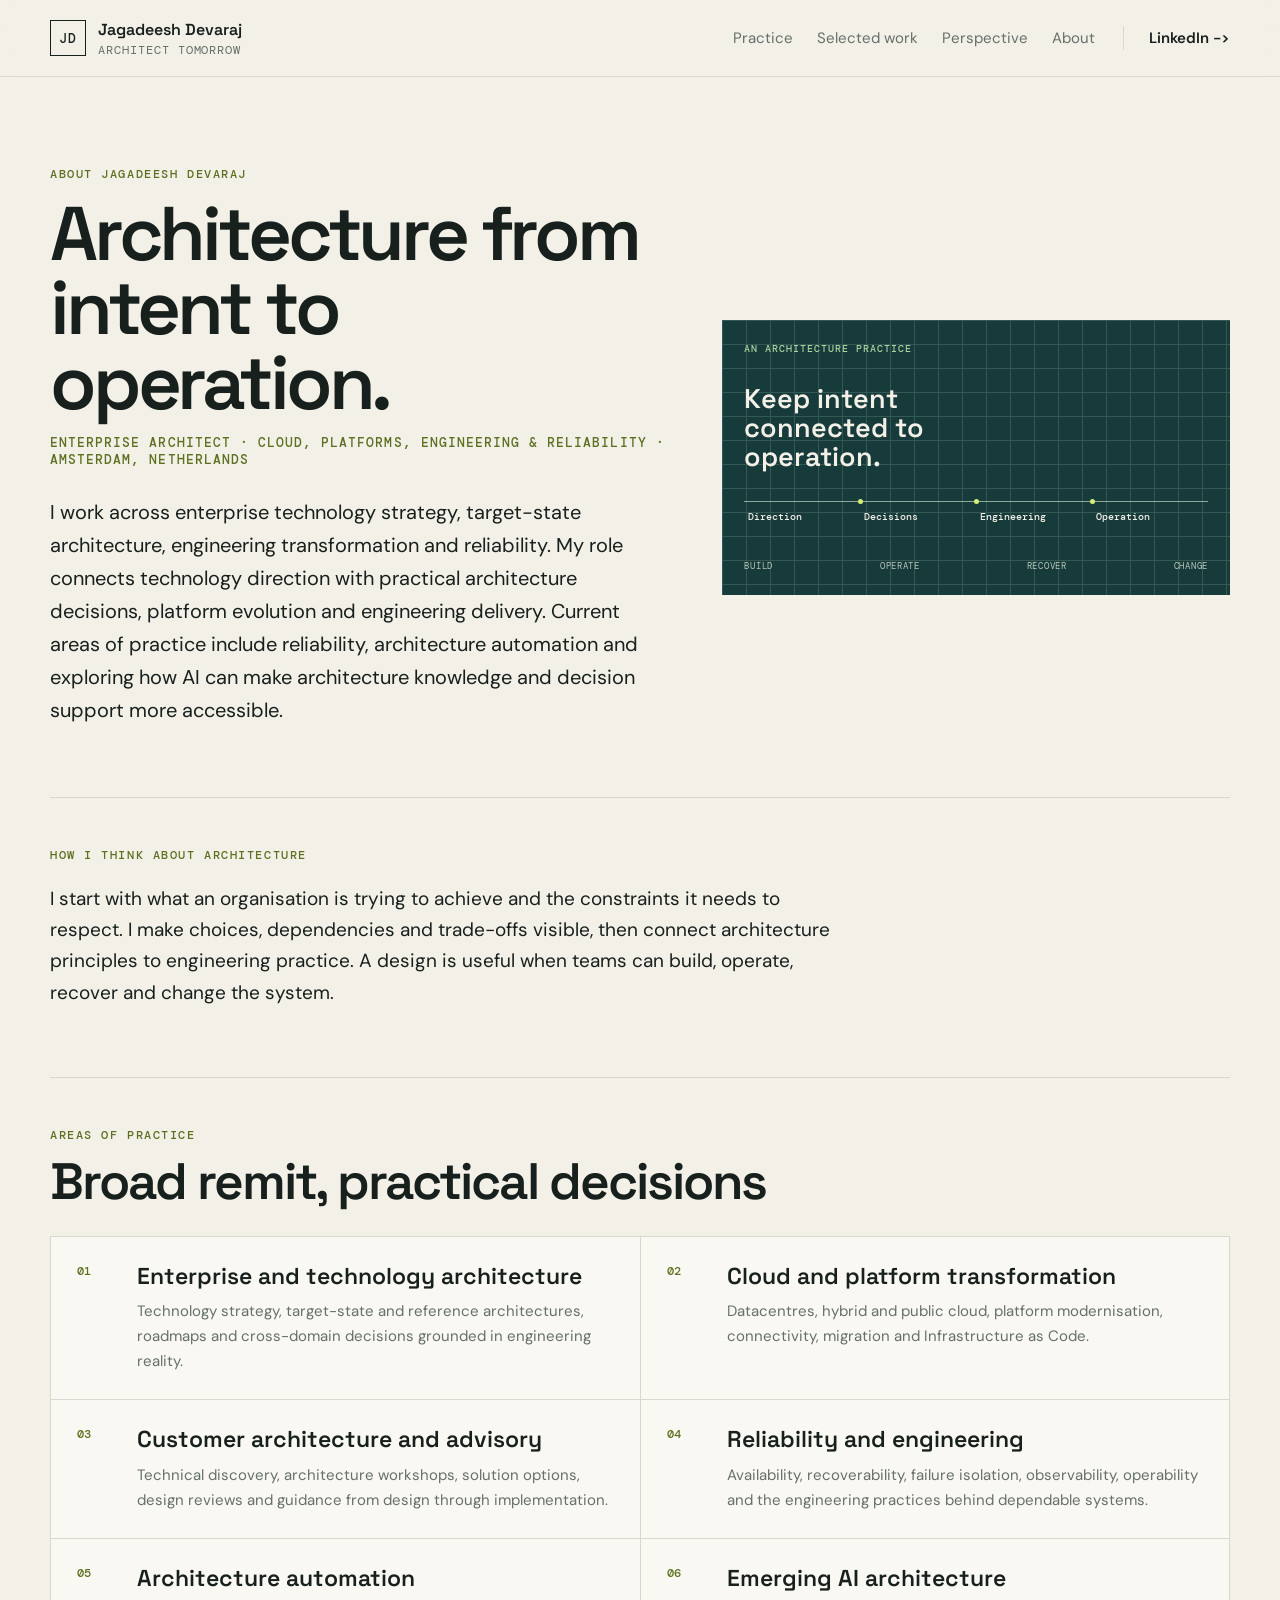
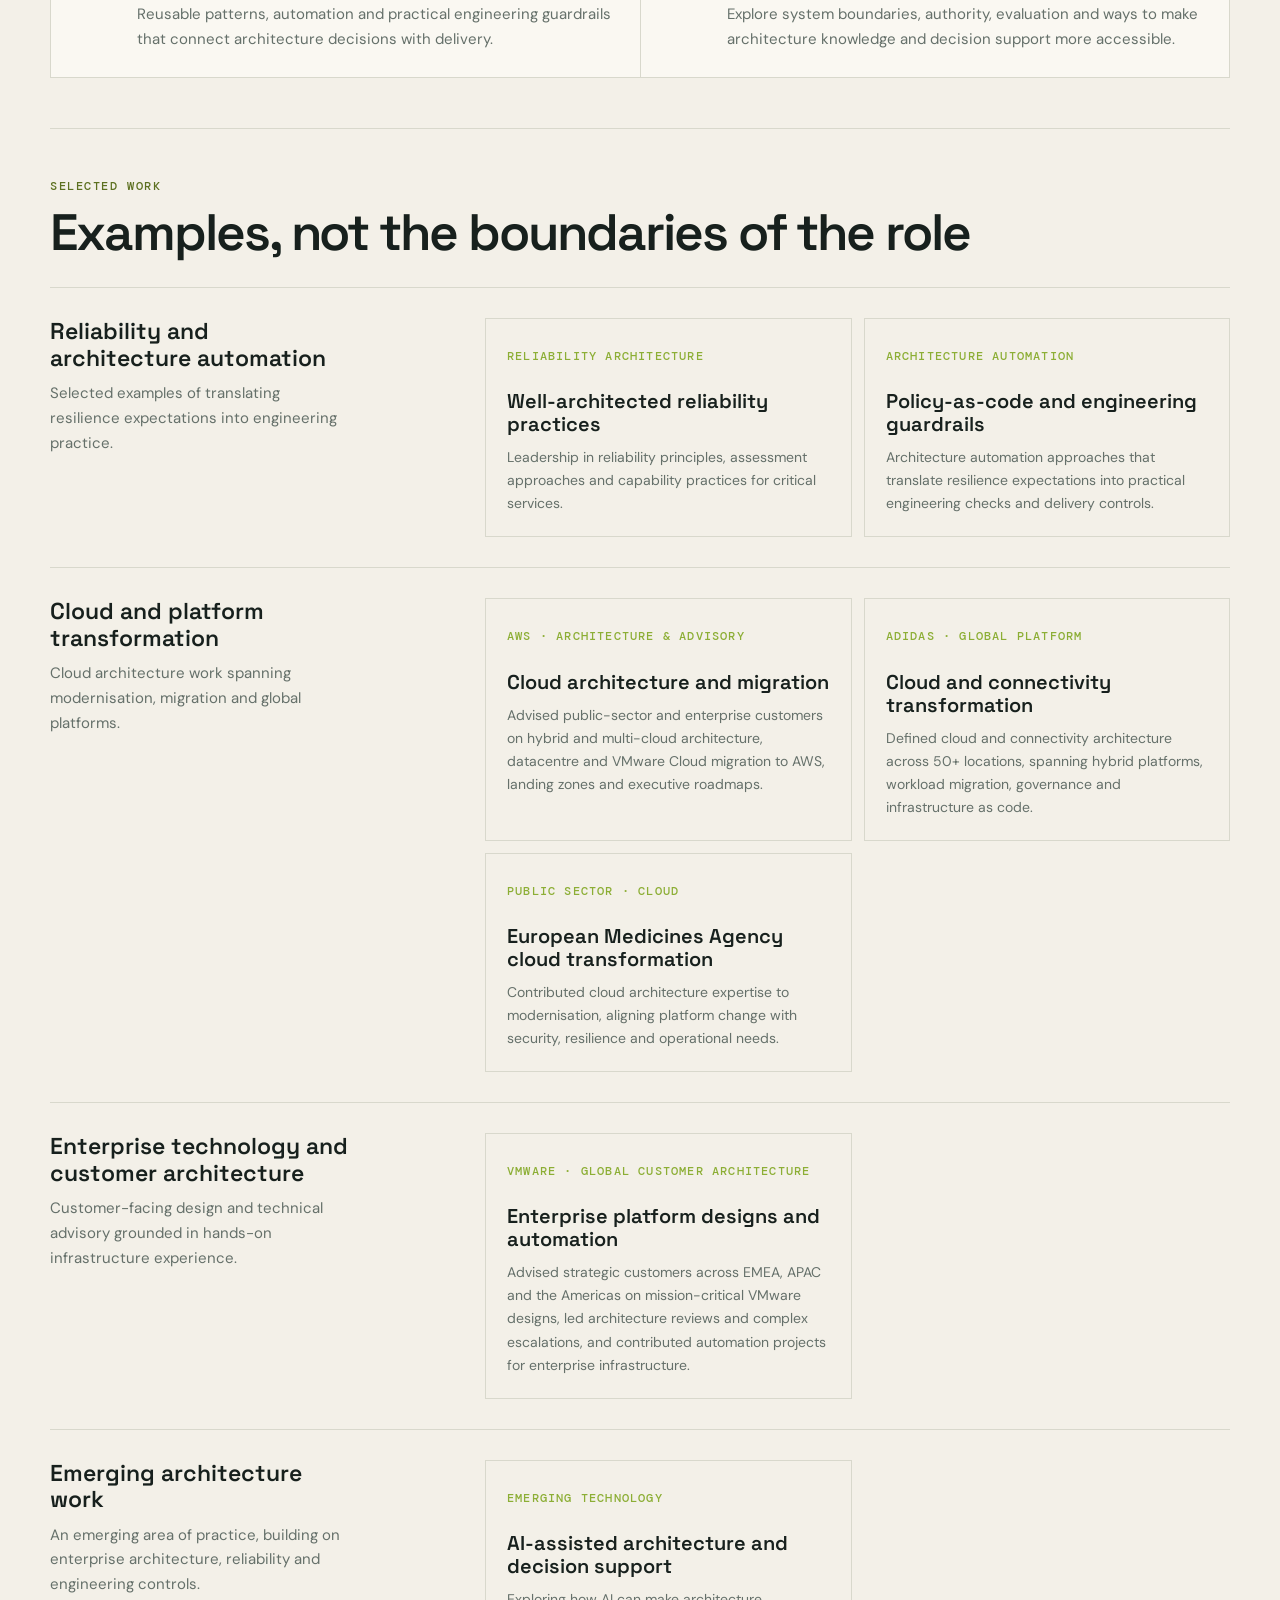
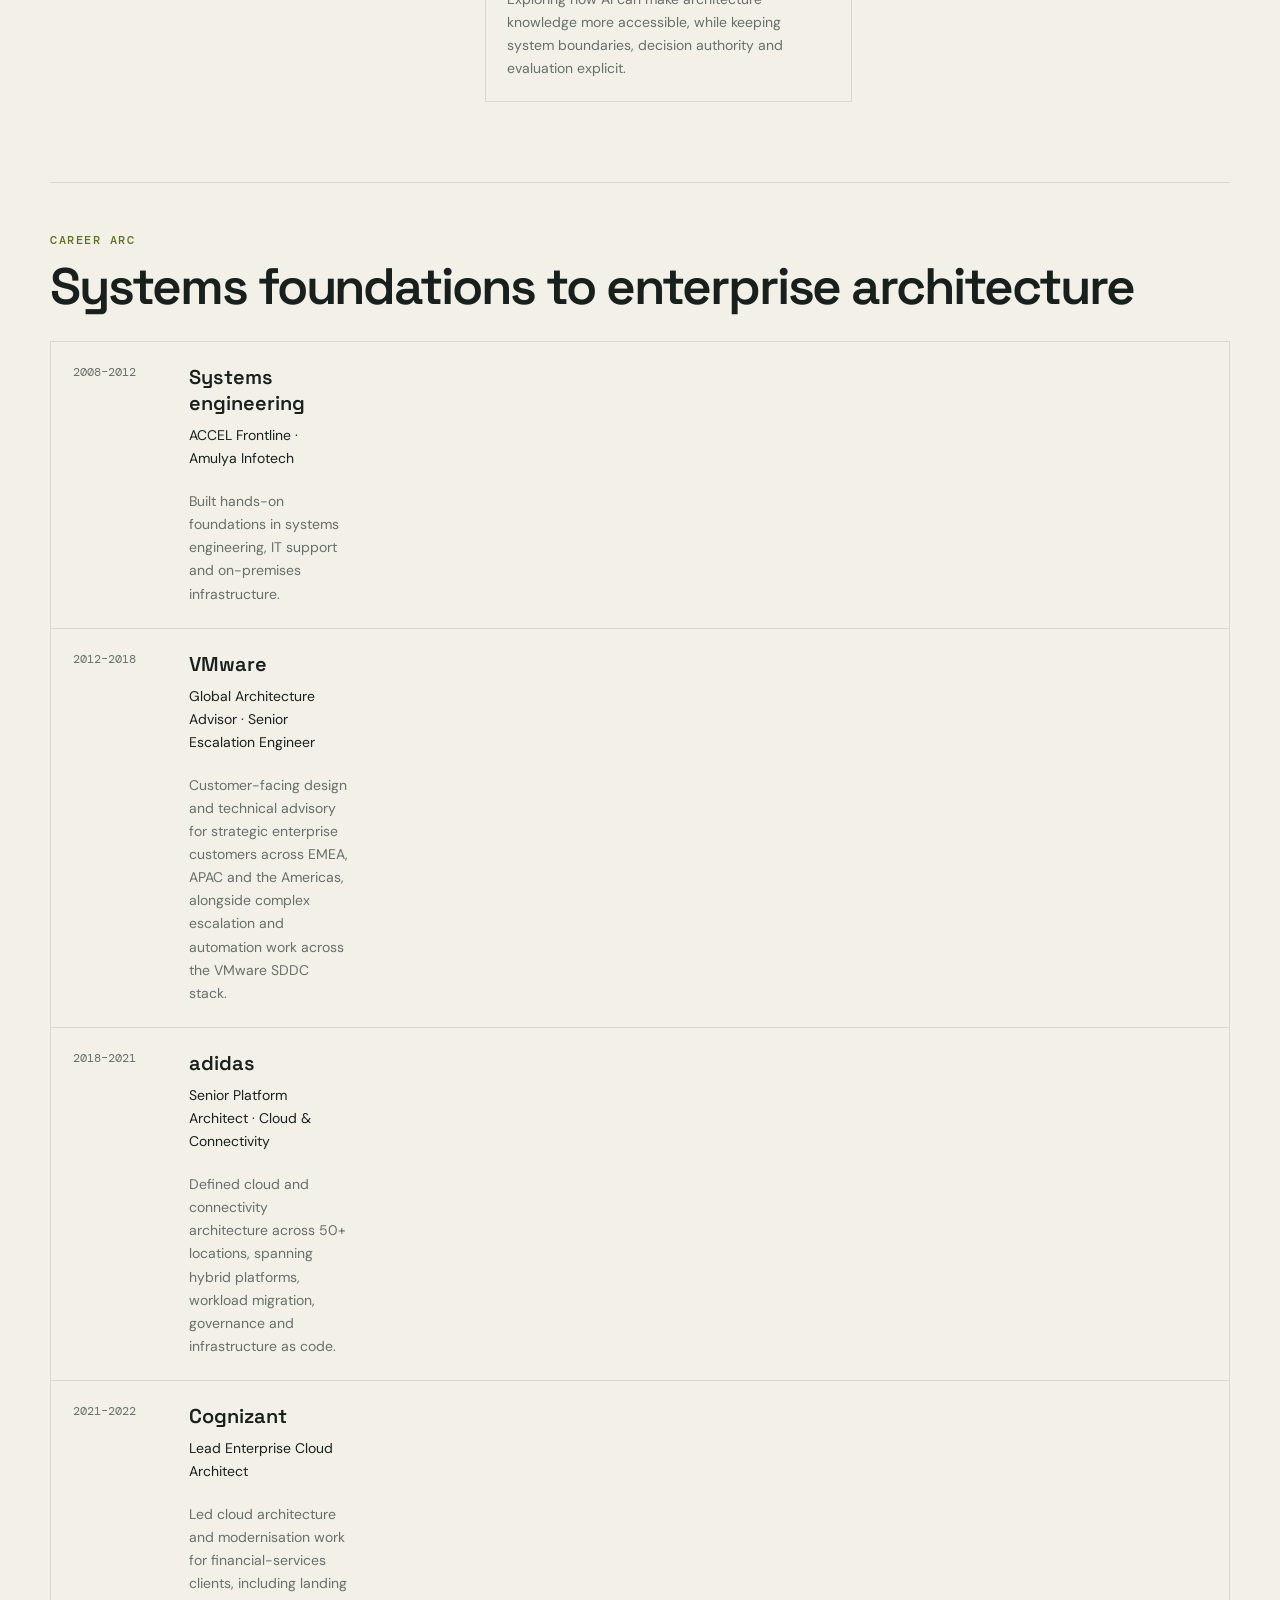
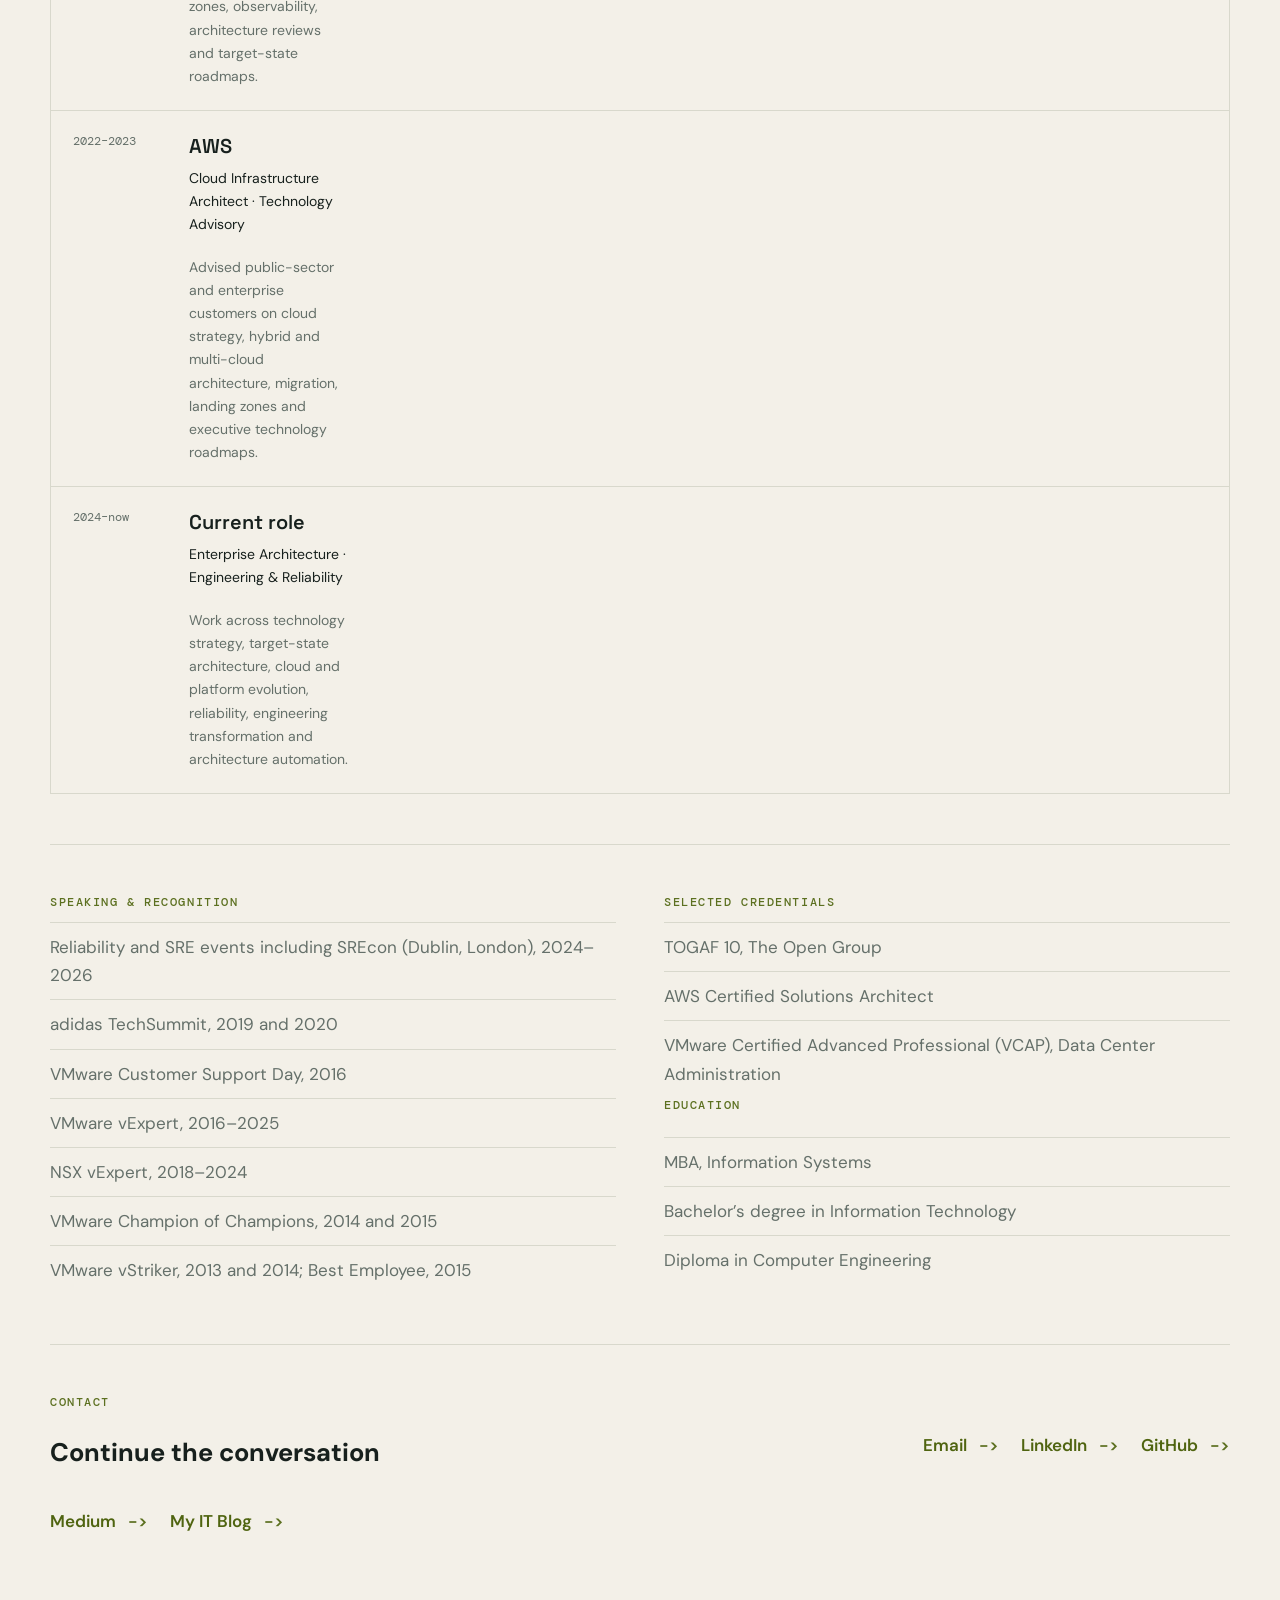
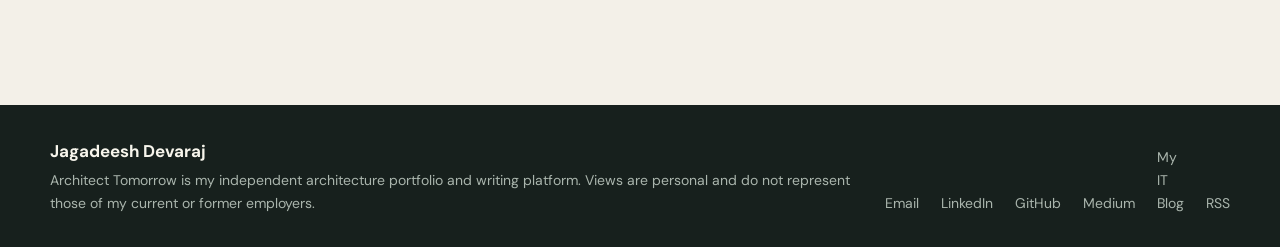
==== commit ed72feba: "Publish Architect Tomorrow" ====
--- a/about/index.html
+++ b/about/index.html
@@ -27,10 +27,18 @@
 <header class="site-header"><div class="wrap header-inner"><a class="brand" href="../"><span class="brand-mark" aria-hidden="true">JD</span><span><strong>Jagadeesh Devaraj</strong><small>Architect Tomorrow</small></span></a><nav aria-label="Primary"><a href="../#practice">Practice</a><a href="../#selected-work">Selected work</a><a href="../#perspective">Perspective</a><a href="../about/">About</a></nav><a class="header-archive" href="https://www.linkedin.com/in/rdjagadeesh/" target="_blank" rel="noopener noreferrer">LinkedIn <span aria-hidden="true">-&gt;</span></a></div></header>
 <main id="content"><section class="about-page wrap">
 	<header class="about-intro">
-		<div class="section-label">ABOUT JAGADEESH DEVARAJ</div>
-		<h1>Architecture from intent to operation.</h1>
-		<div class="author-role">Enterprise Architect · Cloud, Platforms, Engineering & Reliability · Amsterdam, Netherlands</div>
-		<p class="author-lead">I work across enterprise technology strategy, target-state architecture, engineering transformation and reliability. My role connects technology direction with practical architecture decisions, platform evolution and engineering delivery. Current areas of practice include reliability, architecture automation and exploring how AI can make architecture knowledge and decision support more accessible.</p>
+		<div class="about-intro-copy">
+			<div class="section-label">ABOUT JAGADEESH DEVARAJ</div>
+			<h1>Architecture from intent to operation.</h1>
+			<div class="author-role">Enterprise Architect · Cloud, Platforms, Engineering & Reliability · Amsterdam, Netherlands</div>
+			<p class="author-lead">I work across enterprise technology strategy, target-state architecture, engineering transformation and reliability. My role connects technology direction with practical architecture decisions, platform evolution and engineering delivery. Current areas of practice include reliability, architecture automation and exploring how AI can make architecture knowledge and decision support more accessible.</p>
+		</div>
+		<div class="about-visual" role="img" aria-label="Architecture practice connecting direction, decisions, engineering and operation.">
+			<div class="about-visual-label">AN ARCHITECTURE PRACTICE</div>
+			<strong>Keep intent connected to operation.</strong>
+			<div class="practice-route"><span>Direction</span><span>Decisions</span><span>Engineering</span><span>Operation</span></div>
+			<div class="about-visual-footer"><span>BUILD</span><span>OPERATE</span><span>RECOVER</span><span>CHANGE</span></div>
+		</div>
 	</header>
 	<section class="about-section">
 		<div class="section-label">HOW I THINK ABOUT ARCHITECTURE</div>
--- a/assets/css/portfolio.css
+++ b/assets/css/portfolio.css
@@ -59,6 +59,90 @@
 .customer-copy p:first-child{color:var(--ink);font-size:20px}
 .hero h1{max-width:720px;font-size:clamp(48px,5.2vw,76px)}
 section[id]{scroll-margin-top:100px}
+
+.essay-figure{margin:42px 0 0}
+.essay-graphic{position:relative;min-height:250px;overflow:hidden;padding:26px 30px 30px;background:#e5eadd;border:1px solid #c8d2bd;color:#17201d}
+.essay-graphic:before{position:absolute;inset:0;content:"";opacity:.38;background-image:linear-gradient(#bbc9b5 1px,transparent 1px),linear-gradient(90deg,#bbc9b5 1px,transparent 1px);background-size:28px 28px;mask-image:linear-gradient(90deg,#000,transparent 95%)}
+.graphic-label,.decision-track,.boundary-map{position:relative}
+.graphic-label{font:500 11px 'DM Mono',monospace;letter-spacing:.1em;color:#52654a}
+.decision-track{display:grid;grid-template-columns:repeat(4,minmax(0,1fr));align-items:center;margin-top:48px}
+.decision-node{position:relative;display:flex;flex-direction:column;gap:10px;min-height:70px;padding:14px;background:#faf8f2;border:1px solid #aebba4}
+.decision-node+.decision-node{margin-left:18px}
+.decision-node+.decision-node:before{position:absolute;left:-19px;top:50%;width:18px;height:1px;background:#6a7861;content:""}
+.decision-node small{font:500 10px 'DM Mono',monospace;letter-spacing:.04em;color:#64765e}
+.decision-node strong{font:600 16px 'Space Grotesk',sans-serif}
+.graphic-reliability{background:#f1e5d6;border-color:#ddc2a1}
+.graphic-reliability:before{background-image:linear-gradient(#d7bea0 1px,transparent 1px),linear-gradient(90deg,#d7bea0 1px,transparent 1px)}
+.graphic-reliability .graphic-label,.graphic-reliability .decision-node small{color:#855431}
+.graphic-reliability .decision-node{border-color:#d1ad88}
+.graphic-reliability .decision-node+.decision-node:before{background:#a27853}
+.graphic-boundaries{background:#dce9e8;border-color:#b0cbca}
+.graphic-boundaries:before{background-image:linear-gradient(#aec9c6 1px,transparent 1px),linear-gradient(90deg,#aec9c6 1px,transparent 1px)}
+.graphic-boundaries .graphic-label,.graphic-boundaries .boundary-node small{color:#426966}
+.boundary-map{min-height:156px;margin-top:20px;display:grid;place-items:center}
+.boundary-core{z-index:1;display:grid;place-items:center;width:84px;height:84px;border:1px solid #37716e;border-radius:50%;background:#f5f7f2;text-align:center;font:600 13px/1.25 'DM Mono',monospace;color:#245a57}
+.boundary-grid{position:absolute;inset:0;display:grid;grid-template-columns:1fr 1fr;align-items:center;justify-items:stretch;gap:14px 120px}
+.boundary-node{display:flex;flex-direction:column;gap:5px;padding:9px 13px;background:#f5f7f2;border-left:2px solid #52918b}
+.boundary-node:nth-child(2),.boundary-node:nth-child(4){text-align:right;border-left:0;border-right:2px solid #52918b}
+.boundary-node small{font:500 9px 'DM Mono',monospace}
+.boundary-node strong{font:600 14px 'Space Grotesk',sans-serif}
+.essay-figure figcaption{padding:11px 14px;background:#eef0e8;border:1px solid #d8ddd1;border-top:0;color:var(--muted);font-size:13px}
+.post-body{max-width:700px;margin:52px auto 0}
+.post-body h2{line-height:1.15}
+.essay-index-grid{display:grid;grid-template-columns:repeat(3,minmax(0,1fr));gap:16px;margin-top:18px}
+.essay-index-card{display:flex;min-width:0;flex-direction:column;border:1px solid var(--line);background:var(--surface);text-decoration:none;transition:transform .2s ease,border-color .2s ease}
+.essay-index-card:hover{transform:translateY(-3px);border-color:#839b61}
+.essay-card-graphic{position:relative;display:flex;min-height:142px;flex-direction:column;justify-content:space-between;overflow:hidden;padding:14px 15px;background:#e5eadd;border-bottom:1px solid #c8d2bd}
+.essay-card-graphic:after{position:absolute;inset:0;content:"";opacity:.38;background-image:linear-gradient(#bbc9b5 1px,transparent 1px),linear-gradient(90deg,#bbc9b5 1px,transparent 1px);background-size:20px 20px}
+.essay-card-graphic .graphic-label,.essay-card-graphic .decision-track,.essay-card-graphic .boundary-map{z-index:1}
+.essay-card-graphic .graphic-label{font-size:9px}
+.essay-card-graphic .decision-track{margin:8px 0 4px}
+.essay-card-graphic .decision-node{min-height:35px;gap:3px;padding:6px 5px}
+.essay-card-graphic .decision-node+.decision-node{margin-left:8px}
+.essay-card-graphic .decision-node+.decision-node:before{left:-9px;width:8px}
+.essay-card-graphic .decision-node small{font-size:7px}
+.essay-card-graphic .decision-node strong{font-size:10px}
+.essay-card-graphic.graphic-reliability{background:#f1e5d6;border-color:#ddc2a1}
+.essay-card-graphic.graphic-reliability:after{background-image:linear-gradient(#d7bea0 1px,transparent 1px),linear-gradient(90deg,#d7bea0 1px,transparent 1px)}
+.essay-card-graphic.graphic-boundaries{background:#dce9e8;border-color:#b0cbca}
+.essay-card-graphic.graphic-boundaries:after{background-image:linear-gradient(#aec9c6 1px,transparent 1px),linear-gradient(90deg,#aec9c6 1px,transparent 1px)}
+.essay-card-graphic .boundary-map{min-height:88px;margin:0}
+.essay-card-graphic .boundary-core{width:42px;height:42px;font-size:8px}
+.essay-card-graphic .boundary-grid{gap:7px 54px}
+.essay-card-graphic .boundary-node{gap:1px;padding:4px 6px}
+.essay-card-graphic .boundary-node small{font-size:7px}
+.essay-card-graphic .boundary-node strong{font-size:9px}
+.essay-index-copy{display:flex;flex:1;flex-direction:column;padding:19px}
+.essay-index-copy>span{color:#5c7020;font:500 10px/1.4 'DM Mono',monospace;text-transform:uppercase}
+.essay-index-copy h3{margin:13px 0 9px;font:600 23px/1.08 'Space Grotesk',sans-serif}
+.essay-index-copy p{margin:0 0 18px;color:var(--muted);font-size:14px}
+.essay-index-copy>strong{margin-top:auto;color:#4f6410;font-size:13px}
+.about-intro{display:grid;grid-template-columns:minmax(0,1.1fr) minmax(300px,.9fr);align-items:center;gap:52px;max-width:none}
+.about-intro-copy{max-width:800px}
+.about-visual{position:relative;display:flex;min-height:275px;flex-direction:column;justify-content:space-between;overflow:hidden;padding:22px;background:#173a3a;color:#f3f0e8}
+.about-visual:before{position:absolute;inset:0;content:"";opacity:.22;background-image:linear-gradient(#9bc1ae 1px,transparent 1px),linear-gradient(90deg,#9bc1ae 1px,transparent 1px);background-size:24px 24px}
+.about-visual>*{position:relative}
+.about-visual-label{font:500 10px 'DM Mono',monospace;letter-spacing:.1em;color:#abd1a1}
+.about-visual>strong{max-width:300px;font:600 27px/1.08 'Space Grotesk',sans-serif}
+.practice-route{display:grid;grid-template-columns:repeat(4,minmax(0,1fr));align-items:center}
+.practice-route span{position:relative;padding:8px 4px;border-top:1px solid #8ea99b;font:500 10px 'DM Mono',monospace}
+.practice-route span+span:before{position:absolute;top:-3px;left:-2px;width:5px;height:5px;border-radius:50%;background:#d5ee75;content:""}
+.about-visual-footer{display:flex;justify-content:space-between;gap:8px;color:#b7c7bb;font:400 9px 'DM Mono',monospace;letter-spacing:.08em}
+.advisory-diagram{position:relative;overflow:hidden;margin:38px 0 0;padding:22px;background:#dce9e8;border:1px solid #b0cbca;color:var(--ink)}
+.advisory-diagram:before{position:absolute;inset:0;content:"";opacity:.32;background-image:linear-gradient(#aec9c6 1px,transparent 1px),linear-gradient(90deg,#aec9c6 1px,transparent 1px);background-size:24px 24px}
+.advisory-diagram>*{position:relative}
+.advisory-diagram-head{display:flex;justify-content:space-between;gap:16px;color:#426966;font:500 10px 'DM Mono',monospace;letter-spacing:.08em}
+.advisory-map{display:grid;grid-template-columns:minmax(135px,.85fr) 30px minmax(250px,1.5fr) 30px minmax(155px,.95fr);align-items:stretch;gap:8px;margin-top:22px}
+.advisory-stage{display:flex;min-height:150px;flex-direction:column;justify-content:center;padding:17px;background:var(--surface);border:1px solid #b0cbca}
+.advisory-stage>span{margin-bottom:12px;color:#426966;font:500 9px 'DM Mono',monospace;letter-spacing:.04em}
+.advisory-stage>strong{font:600 19px/1.12 'Space Grotesk',sans-serif}
+.advisory-stage>small{margin-top:10px;color:var(--muted);font-size:12px;line-height:1.65}
+.advisory-design{background:#f4f5ed;border-color:#7fa7a3}
+.advisory-domains{display:grid;grid-template-columns:repeat(2,minmax(0,1fr));gap:6px;margin-top:14px}
+.advisory-domains span{padding:6px 8px;border-left:2px solid #52918b;background:#e3eeeb;font:500 11px 'DM Mono',monospace}
+.advisory-arrow{position:relative;align-self:center;height:1px;background:#5b827f}
+.advisory-arrow:after{position:absolute;top:-4px;right:0;width:7px;height:7px;border-top:1px solid #5b827f;border-right:1px solid #5b827f;content:"";transform:rotate(45deg)}
+.advisory-diagram figcaption{margin-top:16px;color:#426966;font-size:13px}
 @media(max-width:820px){
   .header-inner{display:grid;grid-template-columns:minmax(0,1fr) auto;gap:8px 14px}
   .brand{min-width:0}
@@ -84,6 +168,13 @@
   .career-grid-detailed .career-line p{grid-column:2}
   .speaking-row,.about-contact{grid-template-columns:1fr}
   .about-contact .author-links{flex-wrap:wrap}
+  .essay-index-grid{grid-template-columns:1fr 1fr}
+  .about-intro{display:block}
+  .about-visual{margin-top:32px}
+  .advisory-map{grid-template-columns:minmax(0,1fr);gap:8px}
+  .advisory-stage{min-height:0}
+  .advisory-arrow{width:1px;height:18px;justify-self:center}
+  .advisory-arrow:after{top:auto;right:-3px;bottom:0;transform:rotate(135deg)}
 }
 @media(max-width:560px){
   .hero h1{font-size:clamp(38px,10vw,44px)}
@@ -94,4 +185,20 @@
   .flow-step h3{margin:12px 0 6px}
   .work-group .work-grid{grid-template-columns:1fr}
   .practice-item{grid-template-columns:30px 1fr;padding:20px}
+  .essay-graphic{min-height:280px;padding:18px}
+  .decision-track{grid-template-columns:1fr;gap:9px;margin-top:20px}
+  .decision-node{min-height:0;gap:4px;padding:9px 11px}
+  .decision-node+.decision-node{margin:0}
+  .decision-node+.decision-node:before{top:-10px;left:50%;width:1px;height:9px}
+  .boundary-grid{gap:12px 48px}
+  .essay-index-grid{grid-template-columns:1fr}
+  .essay-card-graphic{min-height:132px}
+  .essay-index-copy h3{font-size:22px}
+  .practice-route{grid-template-columns:1fr 1fr;gap:12px 18px}
+  .practice-route span:nth-child(3){grid-column:1}
+  .practice-route span:nth-child(4){grid-column:2}
+  .about-visual{min-height:250px;padding:18px}
+  .advisory-diagram{padding:16px}
+  .advisory-diagram-head{font-size:8px}
+  .advisory-stage{padding:14px}
 }
